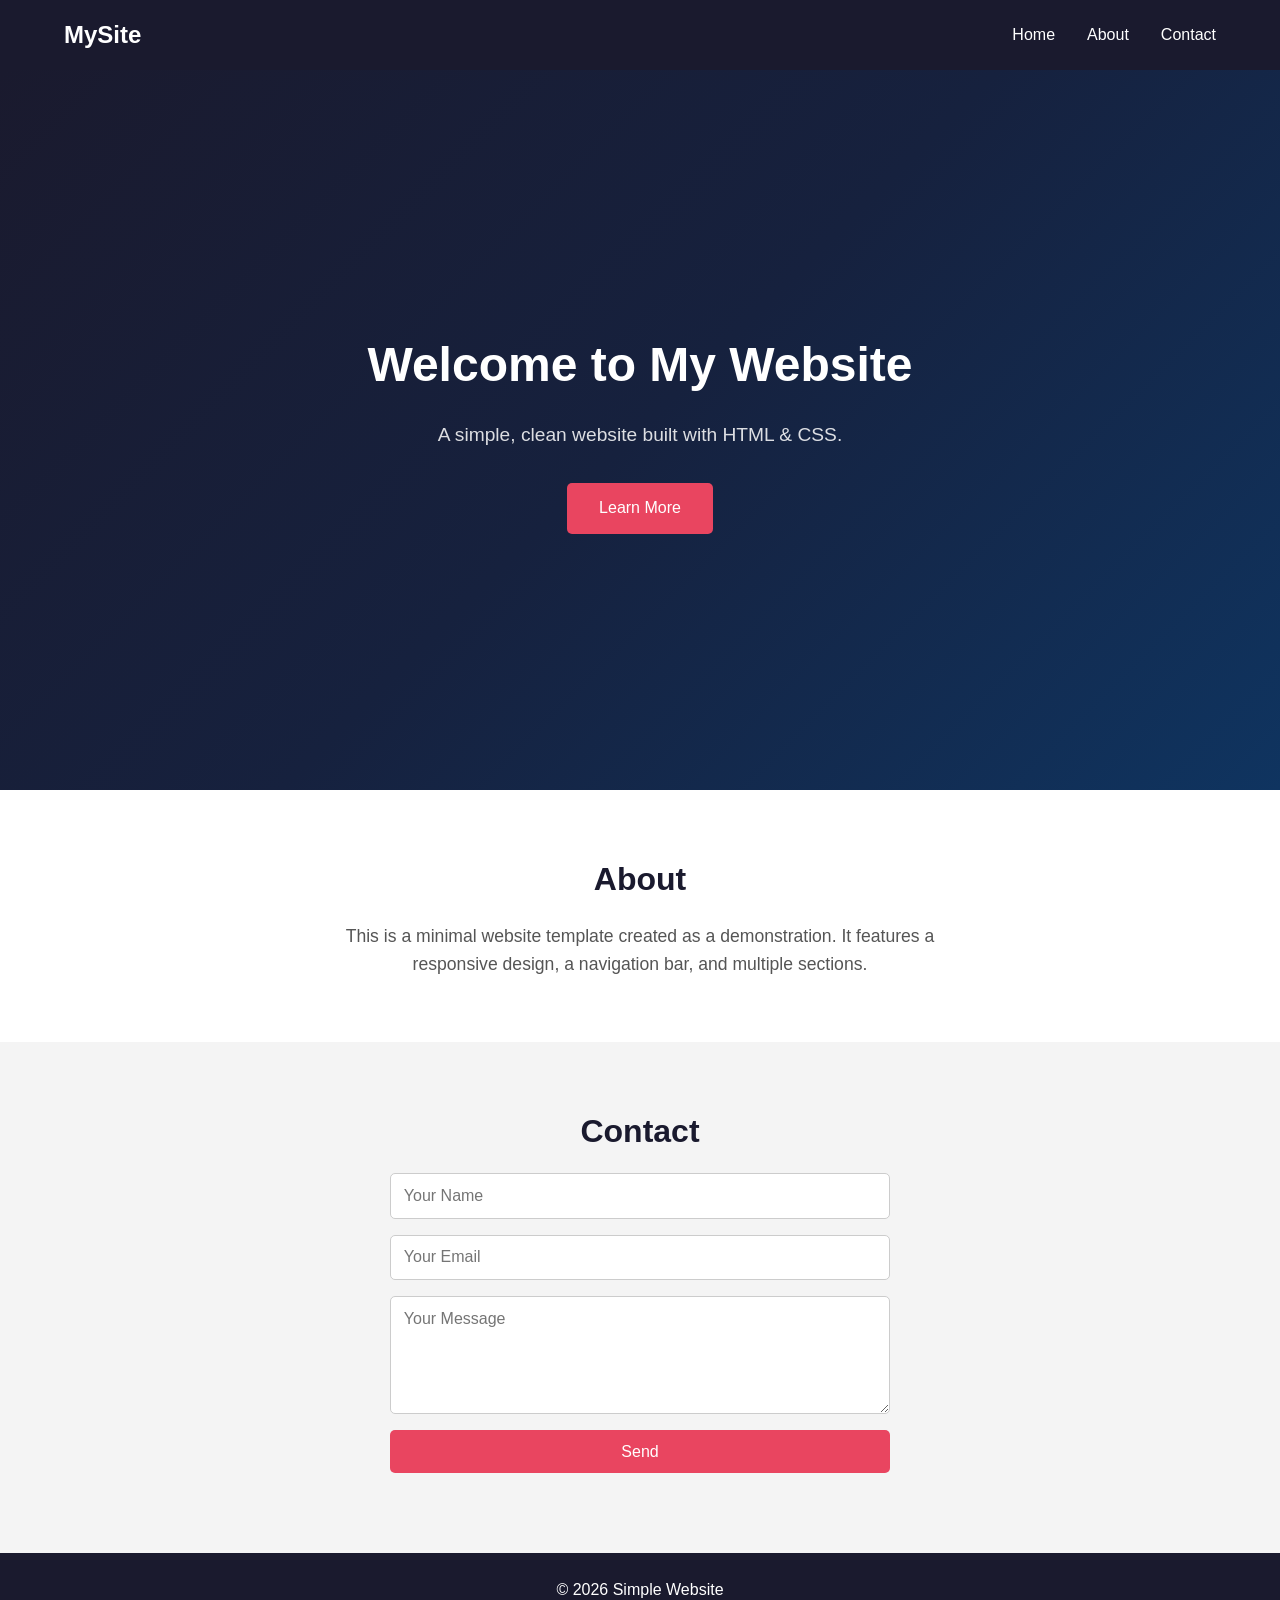
==== index.html @ 331f974c "Initial commit: simple website with HTML, CSS, and README" ====
<!DOCTYPE html>
<html lang="en">
<head>
    <meta charset="UTF-8">
    <meta name="viewport" content="width=device-width, initial-scale=1.0">
    <title>Simple Website</title>
    <link rel="stylesheet" href="style.css">
</head>
<body>
    <nav>
        <div class="logo">MySite</div>
        <ul>
            <li><a href="#home">Home</a></li>
            <li><a href="#about">About</a></li>
            <li><a href="#contact">Contact</a></li>
        </ul>
    </nav>
    <section id="home" class="hero">
        <h1>Welcome to My Website</h1>
        <p>A simple, clean website built with HTML & CSS.</p>
        <a href="#about" class="btn">Learn More</a>
    </section>
    <section id="about" class="about">
        <h2>About</h2>
        <p>This is a minimal website template created as a demonstration. It features a responsive design, a navigation bar, and multiple sections.</p>
    </section>
    <section id="contact" class="contact">
        <h2>Contact</h2>
        <form>
            <input type="text" placeholder="Your Name" required>
            <input type="email" placeholder="Your Email" required>
            <textarea placeholder="Your Message" rows="5" required></textarea>
            <button type="submit">Send</button>
        </form>
    </section>
    <footer>
        <p>&copy; 2026 Simple Website</p>
    </footer>
</body>
</html>
---- style.css ----
* {
    margin: 0;
    padding: 0;
    box-sizing: border-box;
}

body {
    font-family: 'Segoe UI', Tahoma, Geneva, Verdana, sans-serif;
    line-height: 1.6;
    color: #333;
}

nav {
    display: flex;
    justify-content: space-between;
    align-items: center;
    padding: 1rem 5%;
    background: #1a1a2e;
    color: #fff;
    position: sticky;
    top: 0;
    z-index: 100;
}

nav .logo {
    font-size: 1.5rem;
    font-weight: bold;
}

nav ul {
    list-style: none;
    display: flex;
    gap: 2rem;
}

nav a {
    color: #fff;
    text-decoration: none;
    transition: color 0.3s;
}

nav a:hover {
    color: #e94560;
}

.hero {
    display: flex;
    flex-direction: column;
    justify-content: center;
    align-items: center;
    text-align: center;
    min-height: 80vh;
    background: linear-gradient(135deg, #1a1a2e, #16213e, #0f3460);
    color: #fff;
    padding: 2rem;
}

.hero h1 {
    font-size: 3rem;
    margin-bottom: 1rem;
}

.hero p {
    font-size: 1.2rem;
    margin-bottom: 2rem;
    opacity: 0.85;
}

.btn {
    display: inline-block;
    padding: 0.8rem 2rem;
    background: #e94560;
    color: #fff;
    border: none;
    border-radius: 5px;
    text-decoration: none;
    font-size: 1rem;
    transition: background 0.3s;
}

.btn:hover {
    background: #c73650;
}

.about {
    padding: 4rem 5%;
    text-align: center;
    max-width: 800px;
    margin: 0 auto;
}

.about h2, .contact h2 {
    font-size: 2rem;
    margin-bottom: 1rem;
    color: #1a1a2e;
}

.about p {
    font-size: 1.1rem;
    color: #555;
}

.contact {
    padding: 4rem 5%;
    text-align: center;
    background: #f4f4f4;
}

.contact form {
    max-width: 500px;
    margin: 1rem auto;
    display: flex;
    flex-direction: column;
    gap: 1rem;
}

.contact input, .contact textarea {
    padding: 0.8rem;
    border: 1px solid #ccc;
    border-radius: 5px;
    font-size: 1rem;
    font-family: inherit;
}

.contact button {
    padding: 0.8rem;
    background: #e94560;
    color: #fff;
    border: none;
    border-radius: 5px;
    font-size: 1rem;
    cursor: pointer;
    transition: background 0.3s;
}

.contact button:hover {
    background: #c73650;
}

footer {
    text-align: center;
    padding: 1.5rem;
    background: #1a1a2e;
    color: #fff;
}

@media (max-width: 600px) {
    .hero h1 {
        font-size: 2rem;
    }

    nav ul {
        gap: 1rem;
    }
}
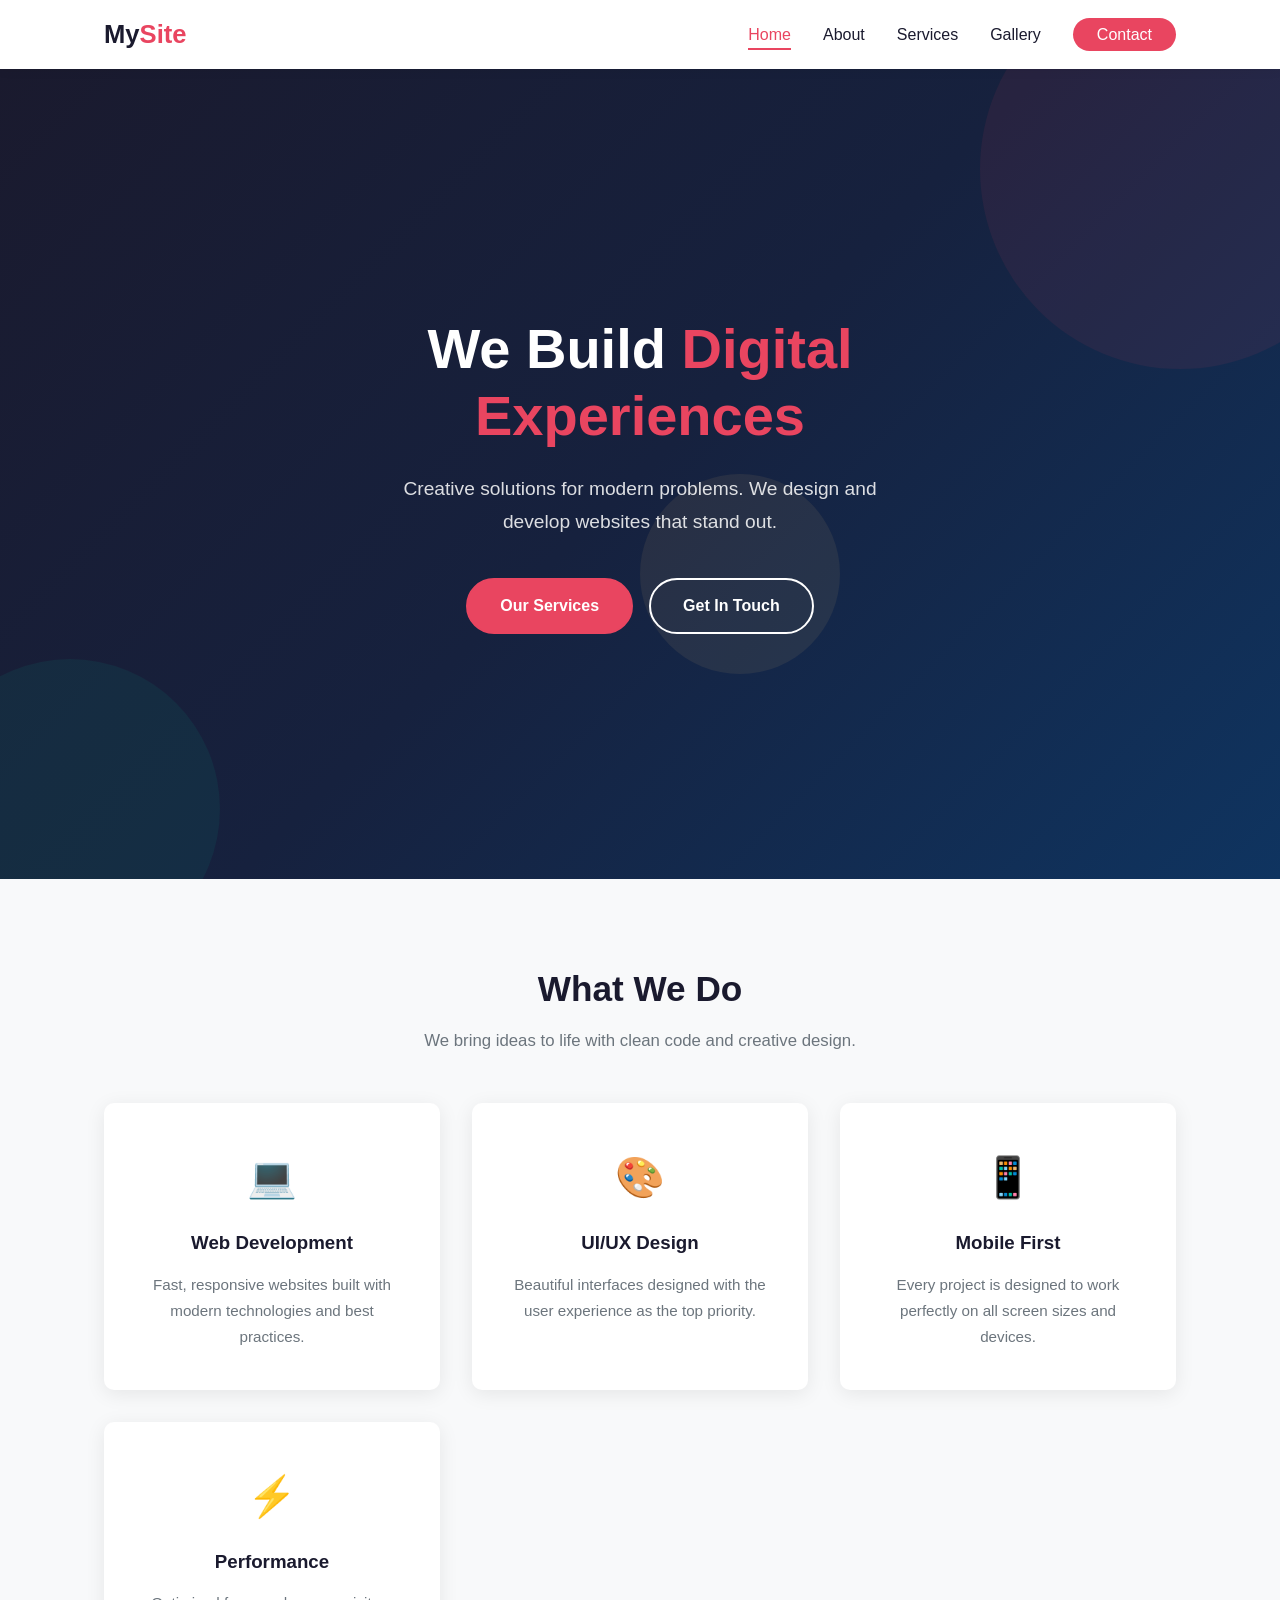
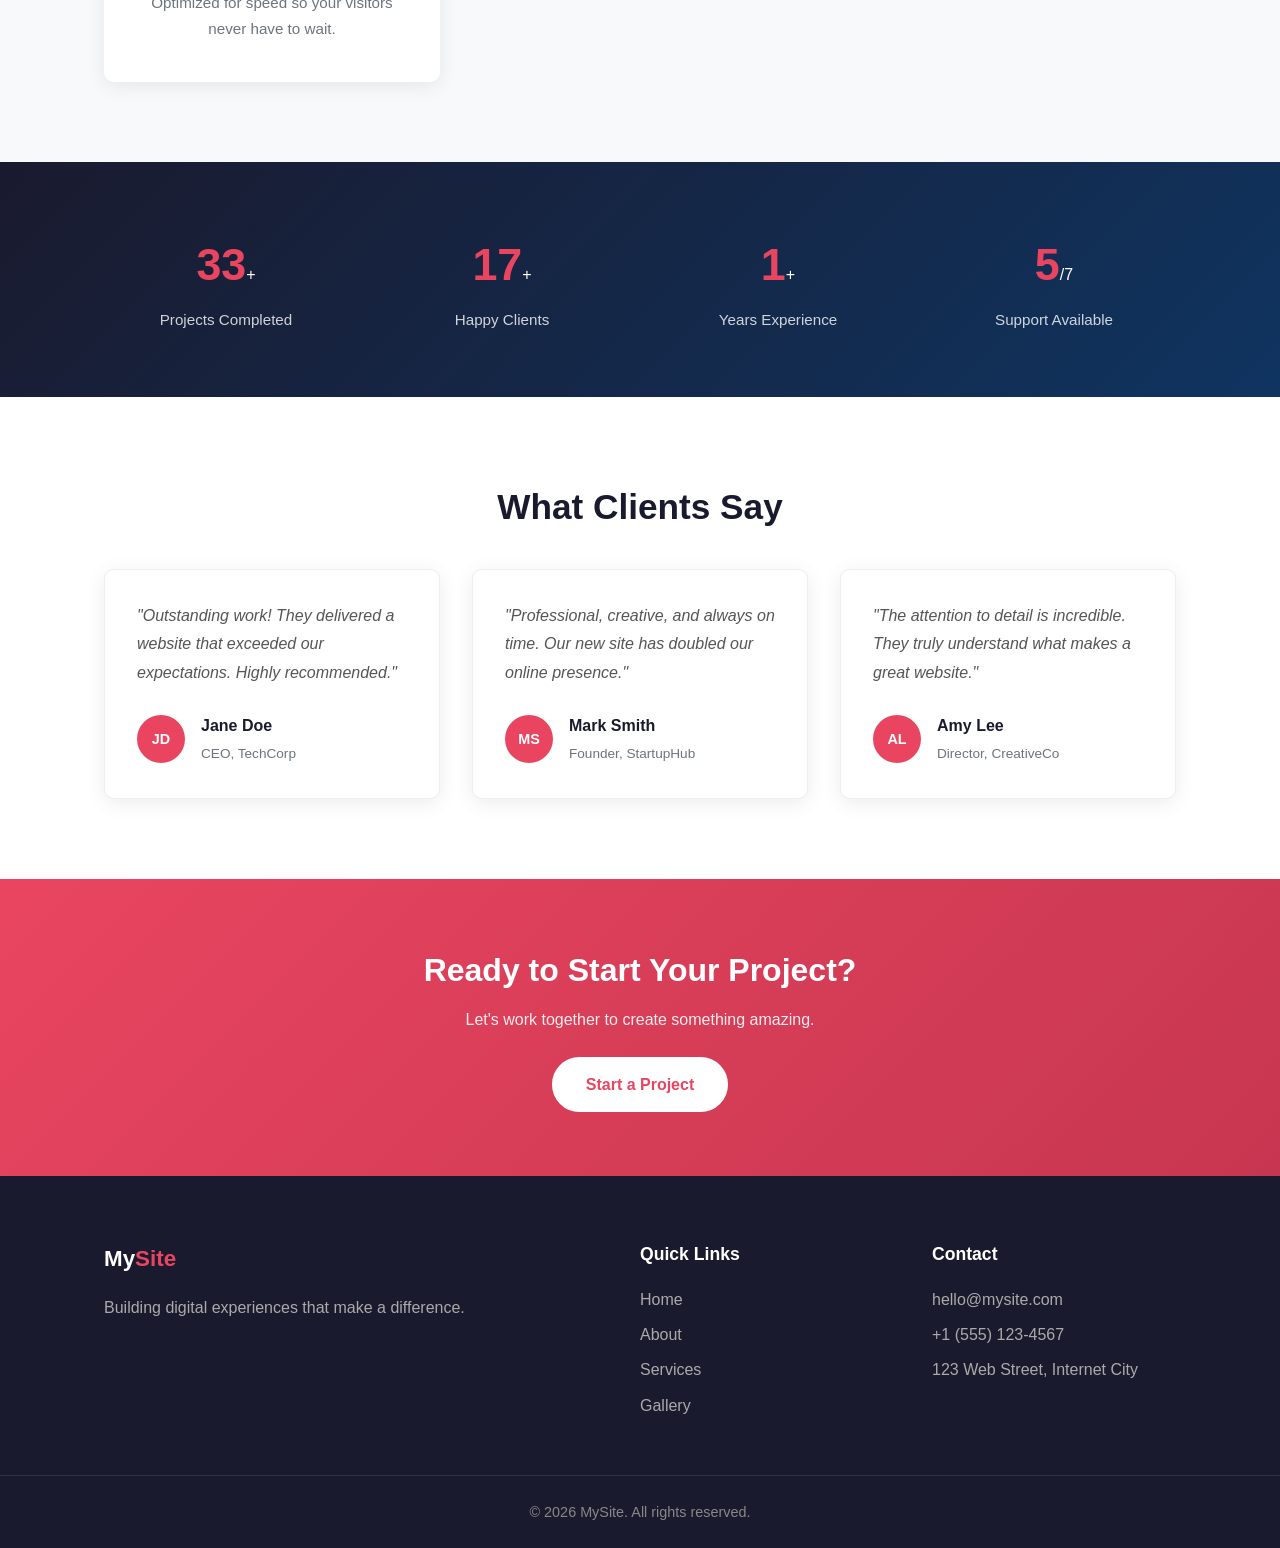
==== commit 6bed6b5e: "Redesign: multi-page website with 5 pages, enhanced CSS, and JavaScript interactions" ====
--- a/index.html
+++ b/index.html
@@ -3,38 +3,108 @@
 <head>
     <meta charset="UTF-8">
     <meta name="viewport" content="width=device-width, initial-scale=1.0">
-    <title>Simple Website</title>
+    <title>MySite | Home</title>
     <link rel="stylesheet" href="style.css">
 </head>
 <body>
-    <nav>
-        <div class="logo">MySite</div>
-        <ul>
-            <li><a href="#home">Home</a></li>
-            <li><a href="#about">About</a></li>
-            <li><a href="#contact">Contact</a></li>
-        </ul>
+    <nav class="navbar">
+        <div class="container nav-container">
+            <a href="index.html" class="logo">My<span>Site</span></a>
+            <button class="nav-toggle" aria-label="Toggle menu">&#9776;</button>
+            <ul class="nav-links">
+                <li><a href="index.html" class="active">Home</a></li>
+                <li><a href="about.html">About</a></li>
+                <li><a href="services.html">Services</a></li>
+                <li><a href="gallery.html">Gallery</a></li>
+                <li><a href="contact.html" class="btn-nav">Contact</a></li>
+            </ul>
+        </div>
     </nav>
-    <section id="home" class="hero">
-        <h1>Welcome to My Website</h1>
-        <p>A simple, clean website built with HTML & CSS.</p>
-        <a href="#about" class="btn">Learn More</a>
+    <section class="hero">
+        <div class="hero-content">
+            <h1 class="hero-title">We Build <span class="highlight">Digital Experiences</span></h1>
+            <p class="hero-subtitle">Creative solutions for modern problems. We design and develop websites that stand out.</p>
+            <div class="hero-buttons">
+                <a href="services.html" class="btn btn-primary">Our Services</a>
+                <a href="contact.html" class="btn btn-outline">Get In Touch</a>
+            </div>
+        </div>
+        <div class="hero-shapes">
+            <div class="shape shape-1"></div>
+            <div class="shape shape-2"></div>
+            <div class="shape shape-3"></div>
+        </div>
     </section>
-    <section id="about" class="about">
-        <h2>About</h2>
-        <p>This is a minimal website template created as a demonstration. It features a responsive design, a navigation bar, and multiple sections.</p>
+    <section class="features">
+        <div class="container">
+            <h2 class="section-title">What We Do</h2>
+            <p class="section-subtitle">We bring ideas to life with clean code and creative design.</p>
+            <div class="features-grid">
+                <div class="feature-card">
+                    <div class="feature-icon">&#128187;</div>
+                    <h3>Web Development</h3>
+                    <p>Fast, responsive websites built with modern technologies and best practices.</p>
+                </div>
+                <div class="feature-card">
+                    <div class="feature-icon">&#127912;</div>
+                    <h3>UI/UX Design</h3>
+                    <p>Beautiful interfaces designed with the user experience as the top priority.</p>
+                </div>
+                <div class="feature-card">
+                    <div class="feature-icon">&#128241;</div>
+                    <h3>Mobile First</h3>
+                    <p>Every project is designed to work perfectly on all screen sizes and devices.</p>
+                </div>
+                <div class="feature-card">
+                    <div class="feature-icon">&#9889;</div>
+                    <h3>Performance</h3>
+                    <p>Optimized for speed so your visitors never have to wait.</p>
+                </div>
+            </div>
+        </div>
     </section>
-    <section id="contact" class="contact">
-        <h2>Contact</h2>
-        <form>
-            <input type="text" placeholder="Your Name" required>
-            <input type="email" placeholder="Your Email" required>
-            <textarea placeholder="Your Message" rows="5" required></textarea>
-            <button type="submit">Send</button>
-        </form>
+    <section class="stats">
+        <div class="container stats-grid">
+            <div class="stat"><span class="stat-number" data-target="150">0</span>+<span class="stat-label">Projects Completed</span></div>
+            <div class="stat"><span class="stat-number" data-target="80">0</span>+<span class="stat-label">Happy Clients</span></div>
+            <div class="stat"><span class="stat-number" data-target="5">0</span>+<span class="stat-label">Years Experience</span></div>
+            <div class="stat"><span class="stat-number" data-target="24">0</span>/7<span class="stat-label">Support Available</span></div>
+        </div>
     </section>
-    <footer>
-        <p>&copy; 2026 Simple Website</p>
+    <section class="testimonials">
+        <div class="container">
+            <h2 class="section-title">What Clients Say</h2>
+            <div class="testimonials-grid">
+                <div class="testimonial-card">
+                    <p class="testimonial-text">"Outstanding work! They delivered a website that exceeded our expectations. Highly recommended."</p>
+                    <div class="testimonial-author"><div class="author-avatar">JD</div><div><strong>Jane Doe</strong><span>CEO, TechCorp</span></div></div>
+                </div>
+                <div class="testimonial-card">
+                    <p class="testimonial-text">"Professional, creative, and always on time. Our new site has doubled our online presence."</p>
+                    <div class="testimonial-author"><div class="author-avatar">MS</div><div><strong>Mark Smith</strong><span>Founder, StartupHub</span></div></div>
+                </div>
+                <div class="testimonial-card">
+                    <p class="testimonial-text">"The attention to detail is incredible. They truly understand what makes a great website."</p>
+                    <div class="testimonial-author"><div class="author-avatar">AL</div><div><strong>Amy Lee</strong><span>Director, CreativeCo</span></div></div>
+                </div>
+            </div>
+        </div>
+    </section>
+    <section class="cta">
+        <div class="container">
+            <h2>Ready to Start Your Project?</h2>
+            <p>Let's work together to create something amazing.</p>
+            <a href="contact.html" class="btn btn-primary">Start a Project</a>
+        </div>
+    </section>
+    <footer class="footer">
+        <div class="container footer-grid">
+            <div class="footer-col"><h3>My<span>Site</span></h3><p>Building digital experiences that make a difference.</p></div>
+            <div class="footer-col"><h4>Quick Links</h4><ul><li><a href="index.html">Home</a></li><li><a href="about.html">About</a></li><li><a href="services.html">Services</a></li><li><a href="gallery.html">Gallery</a></li></ul></div>
+            <div class="footer-col"><h4>Contact</h4><ul><li>hello@mysite.com</li><li>+1 (555) 123-4567</li><li>123 Web Street, Internet City</li></ul></div>
+        </div>
+        <div class="footer-bottom"><p>&copy; 2026 MySite. All rights reserved.</p></div>
     </footer>
+    <script src="main.js"></script>
 </body>
-</html>
+</html>
--- a/style.css
+++ b/style.css
@@ -1,155 +1,225 @@
-* {
+*,
+*::before,
+*::after {
     margin: 0;
     padding: 0;
     box-sizing: border-box;
 }
 
+:root {
+    --primary: #e94560;
+    --primary-dark: #c73650;
+    --dark: #1a1a2e;
+    --dark-2: #16213e;
+    --dark-3: #0f3460;
+    --light: #f8f9fa;
+    --gray: #6c757d;
+    --white: #fff;
+    --radius: 10px;
+    --shadow: 0 4px 20px rgba(0, 0, 0, 0.08);
+    --shadow-hover: 0 8px 30px rgba(0, 0, 0, 0.12);
+    --transition: 0.3s ease;
+}
+
+html { scroll-behavior: smooth; }
+
 body {
     font-family: 'Segoe UI', Tahoma, Geneva, Verdana, sans-serif;
-    line-height: 1.6;
+    line-height: 1.7;
     color: #333;
-}
-
-nav {
-    display: flex;
-    justify-content: space-between;
-    align-items: center;
-    padding: 1rem 5%;
-    background: #1a1a2e;
-    color: #fff;
-    position: sticky;
-    top: 0;
-    z-index: 100;
-}
-
-nav .logo {
-    font-size: 1.5rem;
-    font-weight: bold;
-}
-
-nav ul {
-    list-style: none;
-    display: flex;
-    gap: 2rem;
-}
-
-nav a {
-    color: #fff;
-    text-decoration: none;
-    transition: color 0.3s;
-}
-
-nav a:hover {
-    color: #e94560;
-}
+    background: var(--white);
+}
+
+.container { max-width: 1200px; margin: 0 auto; padding: 0 5%; }
+a { text-decoration: none; color: inherit; }
+img { max-width: 100%; }
+
+.navbar {
+    position: sticky; top: 0; z-index: 1000;
+    background: var(--white);
+    box-shadow: 0 2px 10px rgba(0,0,0,0.06);
+    padding: 0.8rem 0;
+}
+.nav-container { display: flex; justify-content: space-between; align-items: center; }
+.logo { font-size: 1.6rem; font-weight: 800; color: var(--dark); }
+.logo span { color: var(--primary); }
+.nav-toggle { display: none; background: none; border: none; font-size: 1.5rem; cursor: pointer; color: var(--dark); }
+.nav-links { display: flex; list-style: none; gap: 2rem; align-items: center; }
+.nav-links a { color: var(--dark); font-weight: 500; transition: color var(--transition); padding: 0.3rem 0; border-bottom: 2px solid transparent; }
+.nav-links a:hover, .nav-links a.active { color: var(--primary); border-bottom-color: var(--primary); }
+.btn-nav { background: var(--primary) !important; color: var(--white) !important; padding: 0.5rem 1.5rem !important; border-radius: 50px !important; border-bottom: none !important; }
+.btn-nav:hover { background: var(--primary-dark) !important; }
+
+.btn { display: inline-block; padding: 0.75rem 2rem; border-radius: 50px; font-size: 1rem; font-weight: 600; cursor: pointer; transition: all var(--transition); border: 2px solid transparent; text-align: center; }
+.btn-primary { background: var(--primary); color: var(--white); border-color: var(--primary); }
+.btn-primary:hover { background: var(--primary-dark); border-color: var(--primary-dark); transform: translateY(-2px); }
+.btn-outline { background: transparent; color: var(--white); border-color: var(--white); }
+.btn-outline:hover { background: var(--white); color: var(--dark); transform: translateY(-2px); }
+.btn-block { display: block; width: 100%; }
 
 .hero {
-    display: flex;
-    flex-direction: column;
-    justify-content: center;
-    align-items: center;
-    text-align: center;
-    min-height: 80vh;
-    background: linear-gradient(135deg, #1a1a2e, #16213e, #0f3460);
-    color: #fff;
-    padding: 2rem;
-}
-
-.hero h1 {
-    font-size: 3rem;
-    margin-bottom: 1rem;
-}
-
-.hero p {
-    font-size: 1.2rem;
-    margin-bottom: 2rem;
-    opacity: 0.85;
-}
-
-.btn {
-    display: inline-block;
-    padding: 0.8rem 2rem;
-    background: #e94560;
-    color: #fff;
-    border: none;
-    border-radius: 5px;
-    text-decoration: none;
-    font-size: 1rem;
-    transition: background 0.3s;
-}
-
-.btn:hover {
-    background: #c73650;
-}
-
-.about {
-    padding: 4rem 5%;
-    text-align: center;
-    max-width: 800px;
-    margin: 0 auto;
-}
-
-.about h2, .contact h2 {
-    font-size: 2rem;
-    margin-bottom: 1rem;
-    color: #1a1a2e;
-}
-
-.about p {
-    font-size: 1.1rem;
-    color: #555;
-}
-
-.contact {
-    padding: 4rem 5%;
-    text-align: center;
-    background: #f4f4f4;
-}
-
-.contact form {
-    max-width: 500px;
-    margin: 1rem auto;
-    display: flex;
-    flex-direction: column;
-    gap: 1rem;
-}
-
-.contact input, .contact textarea {
-    padding: 0.8rem;
-    border: 1px solid #ccc;
-    border-radius: 5px;
-    font-size: 1rem;
-    font-family: inherit;
-}
-
-.contact button {
-    padding: 0.8rem;
-    background: #e94560;
-    color: #fff;
-    border: none;
-    border-radius: 5px;
-    font-size: 1rem;
-    cursor: pointer;
-    transition: background 0.3s;
-}
-
-.contact button:hover {
-    background: #c73650;
-}
-
-footer {
-    text-align: center;
-    padding: 1.5rem;
-    background: #1a1a2e;
-    color: #fff;
-}
-
-@media (max-width: 600px) {
-    .hero h1 {
-        font-size: 2rem;
-    }
-
-    nav ul {
-        gap: 1rem;
-    }
-}
+    min-height: 90vh; display: flex; align-items: center; justify-content: center; text-align: center;
+    background: linear-gradient(135deg, var(--dark), var(--dark-2), var(--dark-3));
+    color: var(--white); padding: 2rem; position: relative; overflow: hidden;
+}
+.hero-content { position: relative; z-index: 2; max-width: 700px; }
+.hero-title { font-size: 3.5rem; font-weight: 800; margin-bottom: 1.5rem; line-height: 1.2; }
+.highlight { color: var(--primary); }
+.hero-subtitle { font-size: 1.2rem; opacity: 0.85; margin-bottom: 2.5rem; max-width: 500px; margin-left: auto; margin-right: auto; }
+.hero-buttons { display: flex; gap: 1rem; justify-content: center; flex-wrap: wrap; }
+.hero-shapes { position: absolute; inset: 0; pointer-events: none; }
+.shape { position: absolute; border-radius: 50%; opacity: 0.08; }
+.shape-1 { width: 400px; height: 400px; background: var(--primary); top: -100px; right: -100px; animation: float 8s ease-in-out infinite; }
+.shape-2 { width: 300px; height: 300px; background: #00b894; bottom: -80px; left: -80px; animation: float 6s ease-in-out infinite reverse; }
+.shape-3 { width: 200px; height: 200px; background: #fdcb6e; top: 50%; left: 50%; animation: float 10s ease-in-out infinite; }
+@keyframes float { 0%, 100% { transform: translateY(0px) rotate(0deg); } 50% { transform: translateY(-30px) rotate(5deg); } }
+
+.page-header { background: linear-gradient(135deg, var(--dark), var(--dark-2)); color: var(--white); text-align: center; padding: 5rem 2rem 3rem; }
+.page-header h1 { font-size: 2.8rem; margin-bottom: 0.5rem; }
+.page-header p { opacity: 0.8; font-size: 1.1rem; }
+
+.section-title { font-size: 2.2rem; text-align: center; margin-bottom: 0.5rem; color: var(--dark); }
+.section-subtitle { text-align: center; color: var(--gray); margin-bottom: 3rem; font-size: 1.05rem; }
+
+.features { padding: 5rem 0; background: var(--light); }
+.features-grid { display: grid; grid-template-columns: repeat(auto-fit, minmax(250px, 1fr)); gap: 2rem; margin-top: 2rem; }
+.feature-card { background: var(--white); padding: 2.5rem 2rem; border-radius: var(--radius); box-shadow: var(--shadow); text-align: center; transition: transform var(--transition), box-shadow var(--transition); }
+.feature-card:hover { transform: translateY(-5px); box-shadow: var(--shadow-hover); }
+.feature-icon { font-size: 2.5rem; margin-bottom: 1rem; }
+.feature-card h3 { margin-bottom: 0.8rem; color: var(--dark); }
+.feature-card p { color: var(--gray); font-size: 0.95rem; }
+
+.stats { background: linear-gradient(135deg, var(--dark), var(--dark-3)); color: var(--white); padding: 4rem 0; }
+.stats-grid { display: grid; grid-template-columns: repeat(auto-fit, minmax(200px, 1fr)); text-align: center; gap: 2rem; }
+.stat-number { font-size: 2.8rem; font-weight: 800; color: var(--primary); }
+.stat-label { display: block; margin-top: 0.3rem; opacity: 0.8; font-size: 0.95rem; }
+
+.testimonials { padding: 5rem 0; }
+.testimonials-grid { display: grid; grid-template-columns: repeat(auto-fit, minmax(300px, 1fr)); gap: 2rem; margin-top: 2rem; }
+.testimonial-card { background: var(--white); border: 1px solid #eee; border-radius: var(--radius); padding: 2rem; box-shadow: var(--shadow); transition: transform var(--transition); }
+.testimonial-card:hover { transform: translateY(-3px); }
+.testimonial-text { font-style: italic; color: #555; margin-bottom: 1.5rem; line-height: 1.8; }
+.testimonial-author { display: flex; align-items: center; gap: 1rem; }
+.author-avatar { width: 48px; height: 48px; border-radius: 50%; background: var(--primary); color: var(--white); display: flex; align-items: center; justify-content: center; font-weight: 700; font-size: 0.9rem; }
+.testimonial-author strong { display: block; color: var(--dark); }
+.testimonial-author span { font-size: 0.85rem; color: var(--gray); }
+
+.cta { background: linear-gradient(135deg, var(--primary), var(--primary-dark)); color: var(--white); text-align: center; padding: 4rem 2rem; }
+.cta h2 { font-size: 2rem; margin-bottom: 0.5rem; }
+.cta p { margin-bottom: 1.5rem; opacity: 0.9; }
+.cta .btn { background: var(--white); color: var(--primary); border-color: var(--white); }
+.cta .btn:hover { background: transparent; color: var(--white); }
+
+.about-story { padding: 5rem 0; }
+.about-grid { display: grid; grid-template-columns: 1fr 1fr; gap: 4rem; align-items: center; }
+.about-text h2 { font-size: 2rem; margin-bottom: 1.5rem; color: var(--dark); }
+.about-text p { color: #555; margin-bottom: 1rem; }
+.about-image-placeholder { background: linear-gradient(135deg, var(--dark-2), var(--dark-3)); border-radius: var(--radius); height: 350px; display: flex; flex-direction: column; align-items: center; justify-content: center; color: var(--white); font-size: 3rem; }
+.about-image-placeholder p { margin-top: 0.5rem; font-size: 1rem; opacity: 0.8; }
+
+.values { background: var(--light); padding: 5rem 0; }
+.values-grid { display: grid; grid-template-columns: repeat(auto-fit, minmax(240px, 1fr)); gap: 2rem; margin-top: 2rem; }
+.value-card { background: var(--white); padding: 2rem; border-radius: var(--radius); text-align: center; box-shadow: var(--shadow); transition: transform var(--transition); }
+.value-card:hover { transform: translateY(-3px); }
+.value-icon { font-size: 2rem; display: block; margin-bottom: 0.8rem; }
+.value-card h3 { margin-bottom: 0.5rem; color: var(--dark); }
+.value-card p { color: var(--gray); font-size: 0.95rem; }
+
+.team { padding: 5rem 0; }
+.team-grid { display: grid; grid-template-columns: repeat(auto-fit, minmax(240px, 1fr)); gap: 2rem; margin-top: 2rem; }
+.team-card { text-align: center; padding: 2rem; border-radius: var(--radius); border: 1px solid #eee; transition: transform var(--transition), box-shadow var(--transition); }
+.team-card:hover { transform: translateY(-5px); box-shadow: var(--shadow-hover); }
+.team-avatar { width: 80px; height: 80px; border-radius: 50%; background: linear-gradient(135deg, var(--primary), var(--primary-dark)); color: var(--white); display: flex; align-items: center; justify-content: center; font-size: 1.5rem; font-weight: 700; margin: 0 auto 1rem; }
+.team-card h3 { color: var(--dark); margin-bottom: 0.2rem; }
+.team-role { color: var(--primary); font-size: 0.9rem; font-weight: 600; display: block; margin-bottom: 0.8rem; }
+.team-card p { color: var(--gray); font-size: 0.9rem; }
+
+.services-list { padding: 5rem 0; }
+.service-row { display: grid; grid-template-columns: 1fr 1fr; gap: 3rem; align-items: center; padding: 3rem 0; border-bottom: 1px solid #eee; }
+.service-row:last-child { border-bottom: none; }
+.service-row.reverse { direction: rtl; }
+.service-row.reverse > * { direction: ltr; }
+.service-number { display: inline-block; font-size: 0.85rem; font-weight: 700; color: var(--primary); background: rgba(233,69,96,0.1); padding: 0.3rem 0.8rem; border-radius: 50px; margin-bottom: 1rem; }
+.service-info h3 { font-size: 1.5rem; color: var(--dark); margin-bottom: 0.8rem; }
+.service-info p { color: #555; margin-bottom: 1rem; }
+.service-tags { list-style: none; display: flex; flex-wrap: wrap; gap: 0.5rem; }
+.service-tags li { background: var(--light); padding: 0.3rem 0.8rem; border-radius: 50px; font-size: 0.85rem; color: var(--gray); font-weight: 500; }
+.service-icon-box { width: 100%; height: 250px; background: linear-gradient(135deg, var(--dark), var(--dark-2)); border-radius: var(--radius); display: flex; align-items: center; justify-content: center; font-size: 4rem; }
+
+.pricing { background: var(--light); padding: 5rem 0; }
+.pricing-grid { display: grid; grid-template-columns: repeat(auto-fit, minmax(280px, 1fr)); gap: 2rem; margin-top: 2rem; }
+.pricing-card { background: var(--white); border-radius: var(--radius); padding: 2.5rem; text-align: center; box-shadow: var(--shadow); position: relative; transition: transform var(--transition); }
+.pricing-card:hover { transform: translateY(-5px); }
+.pricing-card.featured { border: 2px solid var(--primary); transform: scale(1.05); }
+.pricing-card.featured:hover { transform: scale(1.05) translateY(-5px); }
+.badge { position: absolute; top: -12px; left: 50%; transform: translateX(-50%); background: var(--primary); color: var(--white); padding: 0.3rem 1.2rem; border-radius: 50px; font-size: 0.8rem; font-weight: 600; }
+.pricing-card h3 { font-size: 1.3rem; color: var(--dark); margin-bottom: 1rem; }
+.price { font-size: 2.5rem; font-weight: 800; color: var(--primary); margin-bottom: 1.5rem; }
+.pricing-card ul { list-style: none; margin-bottom: 2rem; }
+.pricing-card li { padding: 0.5rem 0; border-bottom: 1px solid #f0f0f0; color: #555; }
+.pricing-card .btn { width: 100%; }
+
+.gallery { padding: 4rem 0 5rem; }
+.filter-buttons { display: flex; justify-content: center; gap: 0.5rem; margin-bottom: 2rem; flex-wrap: wrap; }
+.filter-btn { padding: 0.5rem 1.5rem; border: 2px solid #ddd; background: transparent; border-radius: 50px; cursor: pointer; font-weight: 500; transition: all var(--transition); font-size: 0.95rem; }
+.filter-btn:hover, .filter-btn.active { border-color: var(--primary); background: var(--primary); color: var(--white); }
+.gallery-grid { display: grid; grid-template-columns: repeat(auto-fill, minmax(280px, 1fr)); gap: 1.5rem; }
+.gallery-item { position: relative; border-radius: var(--radius); overflow: hidden; cursor: pointer; aspect-ratio: 1; transition: transform var(--transition); }
+.gallery-item.hidden { display: none; }
+.gallery-item:hover { transform: scale(1.02); }
+.gallery-thumb { width: 100%; height: 100%; display: flex; align-items: center; justify-content: center; font-size: 3rem; }
+.gallery-overlay { position: absolute; bottom: 0; left: 0; right: 0; background: linear-gradient(transparent, rgba(0,0,0,0.7)); color: var(--white); padding: 2rem 1.5rem 1.5rem; transform: translateY(100%); transition: transform var(--transition); }
+.gallery-item:hover .gallery-overlay { transform: translateY(0); }
+.gallery-overlay h4 { font-size: 1.1rem; margin-bottom: 0.2rem; }
+.gallery-overlay p { opacity: 0.8; font-size: 0.9rem; }
+
+.contact-section { padding: 5rem 0; }
+.contact-grid { display: grid; grid-template-columns: 1fr 1.5fr; gap: 4rem; align-items: start; }
+.contact-info h2 { font-size: 1.8rem; color: var(--dark); margin-bottom: 0.5rem; }
+.contact-info > p { color: var(--gray); margin-bottom: 2rem; }
+.info-item { display: flex; gap: 1rem; align-items: flex-start; margin-bottom: 1.5rem; }
+.info-icon { font-size: 1.5rem; margin-top: 0.2rem; }
+.info-item strong { display: block; color: var(--dark); margin-bottom: 0.2rem; }
+.info-item p { color: var(--gray); font-size: 0.95rem; }
+.contact-form { background: var(--white); padding: 2.5rem; border-radius: var(--radius); box-shadow: var(--shadow); }
+.form-group { margin-bottom: 1.2rem; }
+.form-group label { display: block; font-weight: 600; margin-bottom: 0.3rem; color: var(--dark); font-size: 0.95rem; }
+.form-group input, .form-group select, .form-group textarea { width: 100%; padding: 0.75rem 1rem; border: 1px solid #ddd; border-radius: 8px; font-size: 1rem; font-family: inherit; transition: border-color var(--transition); background: var(--light); }
+.form-group input:focus, .form-group select:focus, .form-group textarea:focus { outline: none; border-color: var(--primary); }
+.form-success { display: none; margin-top: 1rem; padding: 1rem; background: #d4edda; border-radius: 8px; color: #155724; text-align: center; }
+.form-success.show { display: block; }
+
+.faq { padding: 5rem 0; background: var(--light); }
+.faq-list { max-width: 800px; margin: 2rem auto 0; }
+.faq-item { background: var(--white); border-radius: var(--radius); margin-bottom: 1rem; box-shadow: var(--shadow); overflow: hidden; }
+.faq-question { width: 100%; display: flex; justify-content: space-between; align-items: center; padding: 1.2rem 1.5rem; background: none; border: none; cursor: pointer; font-size: 1.05rem; font-weight: 600; color: var(--dark); text-align: left; font-family: inherit; }
+.faq-icon { font-size: 1.5rem; color: var(--primary); transition: transform var(--transition); font-weight: 300; }
+.faq-item.open .faq-icon { transform: rotate(45deg); }
+.faq-answer { max-height: 0; overflow: hidden; transition: max-height 0.4s ease, padding 0.4s ease; }
+.faq-item.open .faq-answer { max-height: 200px; padding: 0 1.5rem 1.5rem; }
+.faq-answer p { color: #555; }
+
+.footer { background: var(--dark); color: var(--white); padding: 4rem 0 0; }
+.footer-grid { display: grid; grid-template-columns: 2fr 1fr 1fr; gap: 3rem; }
+.footer-col h3 { font-size: 1.4rem; margin-bottom: 1rem; }
+.footer-col h3 span { color: var(--primary); }
+.footer-col h4 { margin-bottom: 1rem; font-size: 1.1rem; }
+.footer-col p { color: #aaa; }
+.footer-col ul { list-style: none; }
+.footer-col ul li { margin-bottom: 0.5rem; color: #aaa; }
+.footer-col ul a:hover { color: var(--primary); }
+.footer-bottom { text-align: center; padding: 1.5rem 0; margin-top: 3rem; border-top: 1px solid rgba(255,255,255,0.1); color: #888; font-size: 0.9rem; }
+
+@media (max-width: 768px) {
+    .nav-toggle { display: block; }
+    .nav-links { display: none; flex-direction: column; position: absolute; top: 100%; left: 0; right: 0; background: var(--white); padding: 1.5rem 5%; box-shadow: 0 4px 10px rgba(0,0,0,0.1); gap: 1rem; }
+    .nav-links.open { display: flex; }
+    .hero-title { font-size: 2.2rem; }
+    .about-grid, .contact-grid, .service-row { grid-template-columns: 1fr; }
+    .service-row.reverse { direction: ltr; }
+    .footer-grid { grid-template-columns: 1fr; }
+    .pricing-card.featured { transform: none; }
+    .pricing-card.featured:hover { transform: translateY(-5px); }
+    .page-header h1 { font-size: 2rem; }
+    .section-title { font-size: 1.7rem; }
+}
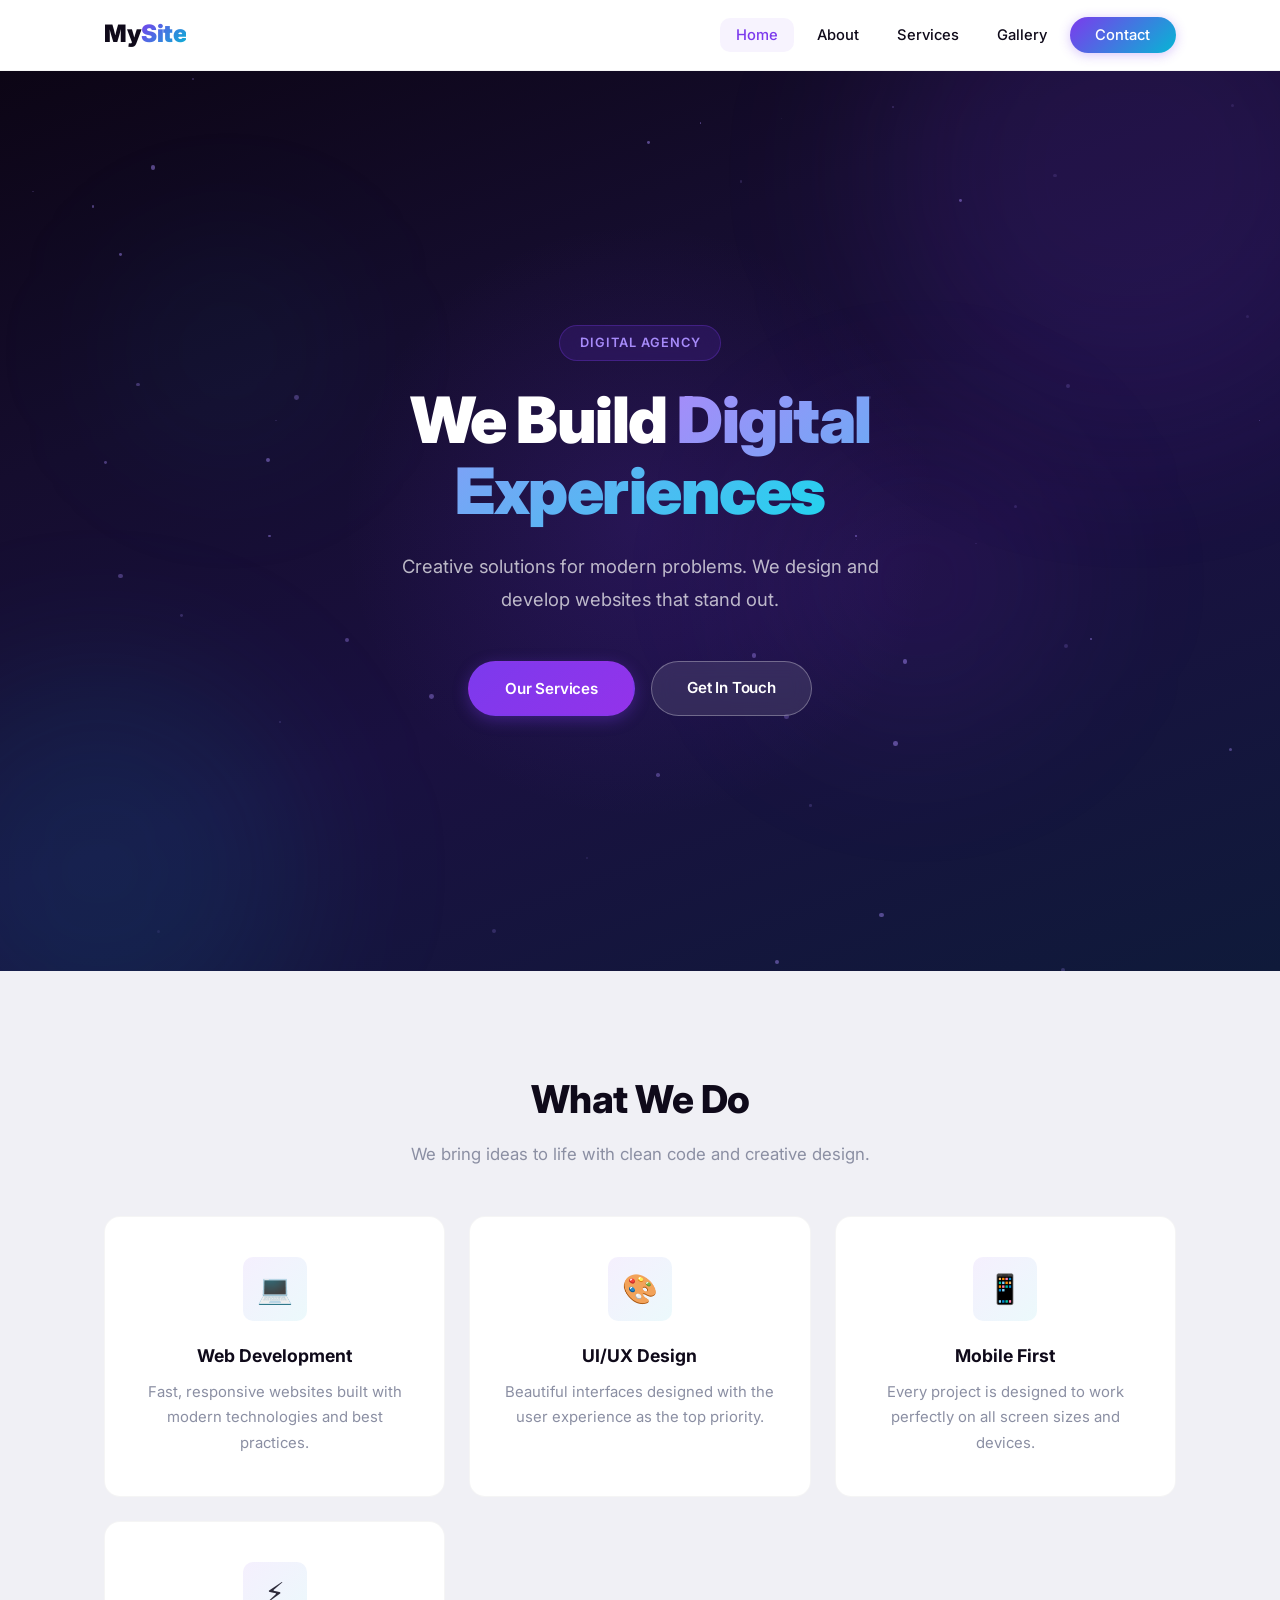
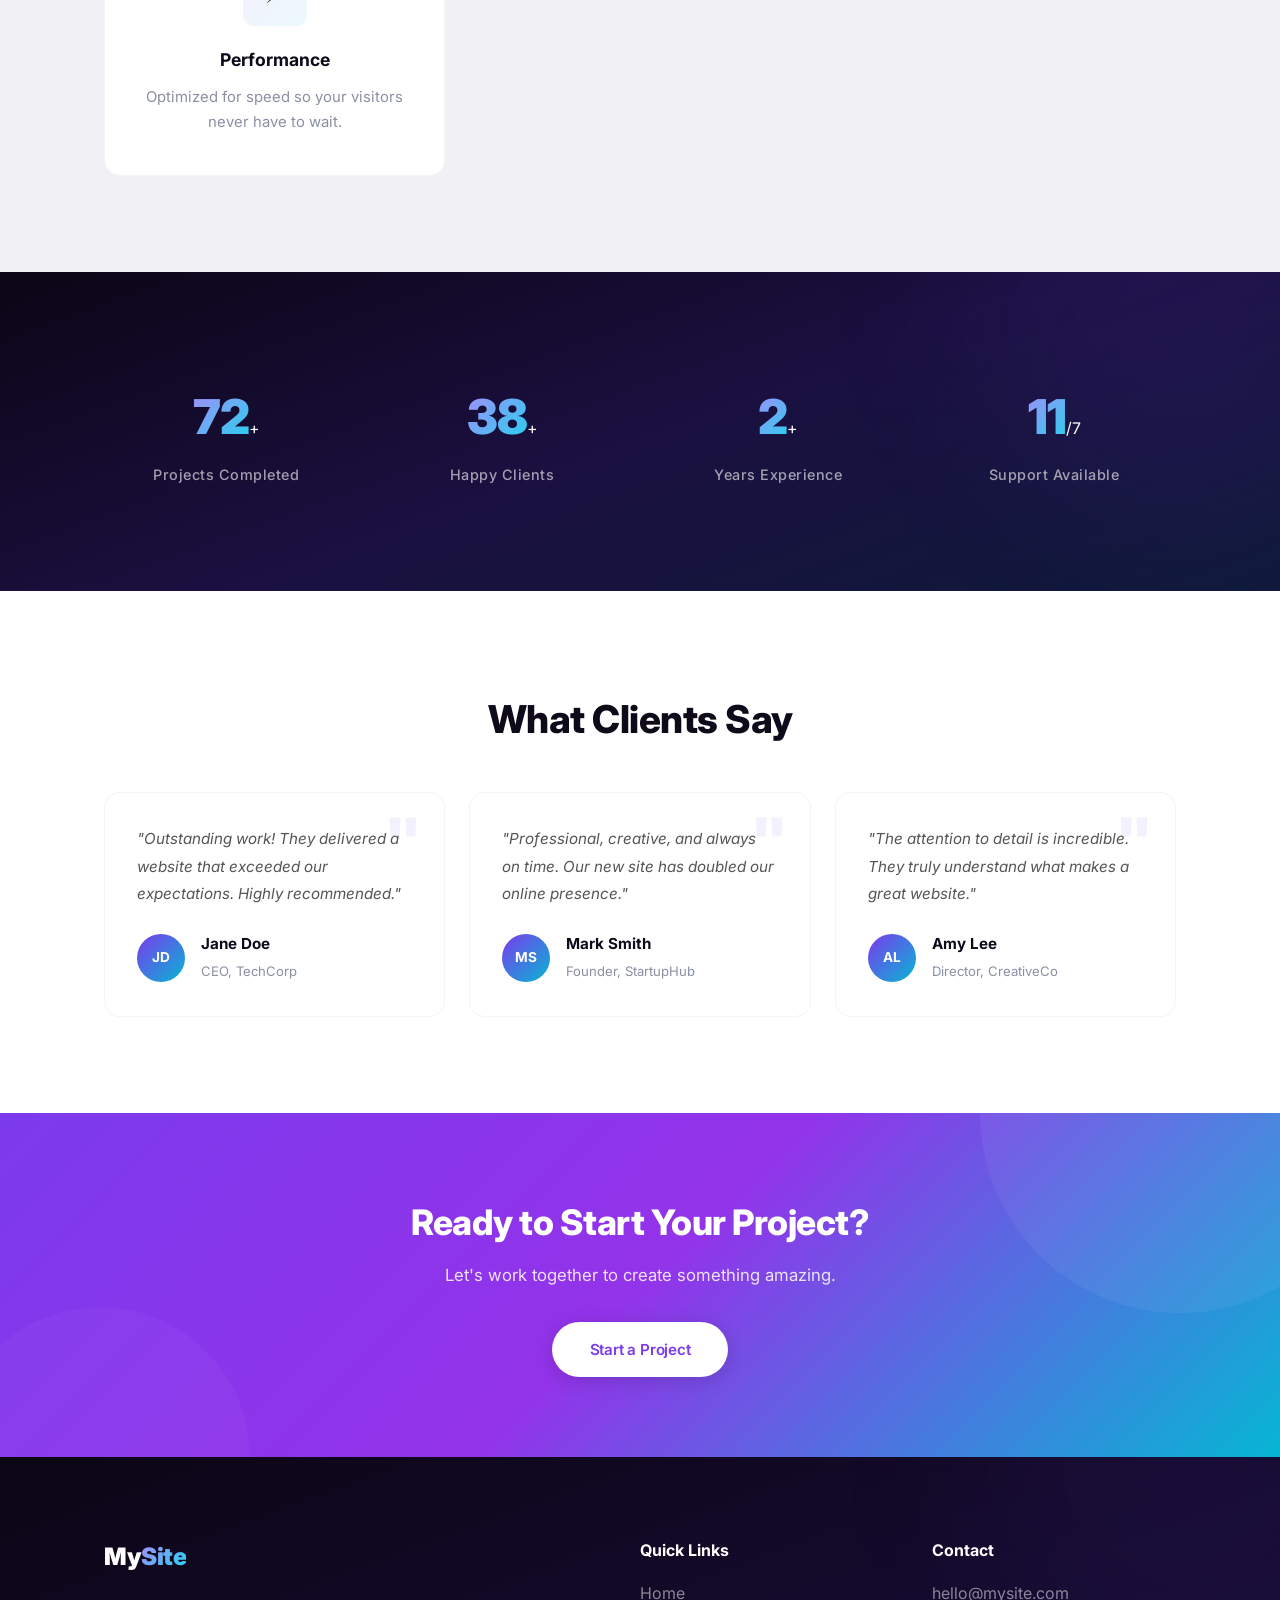
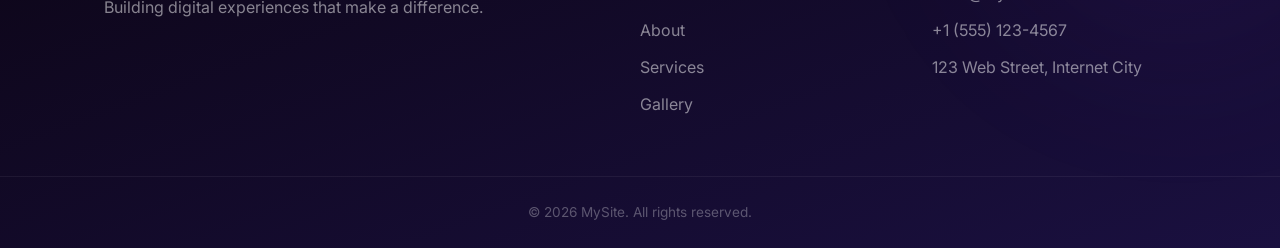
==== commit b6bfb5e1: "Visual overhaul: purple/cyan gradient palette, Inter font, glassmorphism navbar, animated particles," ====
--- a/index.html
+++ b/index.html
@@ -4,6 +4,9 @@
     <meta charset="UTF-8">
     <meta name="viewport" content="width=device-width, initial-scale=1.0">
     <title>MySite | Home</title>
+    <link rel="preconnect" href="https://fonts.googleapis.com">
+    <link rel="preconnect" href="https://fonts.gstatic.com" crossorigin>
+    <link href="https://fonts.googleapis.com/css2?family=Inter:wght@400;500;600;700;800;900&display=swap" rel="stylesheet">
     <link rel="stylesheet" href="style.css">
 </head>
 <body>
@@ -21,7 +24,9 @@
         </div>
     </nav>
     <section class="hero">
+        <div class="hero-particles" id="particles"></div>
         <div class="hero-content">
+            <div class="hero-badge">Digital Agency</div>
             <h1 class="hero-title">We Build <span class="highlight">Digital Experiences</span></h1>
             <p class="hero-subtitle">Creative solutions for modern problems. We design and develop websites that stand out.</p>
             <div class="hero-buttons">
@@ -33,33 +38,19 @@
             <div class="shape shape-1"></div>
             <div class="shape shape-2"></div>
             <div class="shape shape-3"></div>
+            <div class="shape shape-4"></div>
         </div>
+        <div class="hero-glow"></div>
     </section>
     <section class="features">
         <div class="container">
             <h2 class="section-title">What We Do</h2>
             <p class="section-subtitle">We bring ideas to life with clean code and creative design.</p>
             <div class="features-grid">
-                <div class="feature-card">
-                    <div class="feature-icon">&#128187;</div>
-                    <h3>Web Development</h3>
-                    <p>Fast, responsive websites built with modern technologies and best practices.</p>
-                </div>
-                <div class="feature-card">
-                    <div class="feature-icon">&#127912;</div>
-                    <h3>UI/UX Design</h3>
-                    <p>Beautiful interfaces designed with the user experience as the top priority.</p>
-                </div>
-                <div class="feature-card">
-                    <div class="feature-icon">&#128241;</div>
-                    <h3>Mobile First</h3>
-                    <p>Every project is designed to work perfectly on all screen sizes and devices.</p>
-                </div>
-                <div class="feature-card">
-                    <div class="feature-icon">&#9889;</div>
-                    <h3>Performance</h3>
-                    <p>Optimized for speed so your visitors never have to wait.</p>
-                </div>
+                <div class="feature-card"><div class="feature-icon">&#128187;</div><h3>Web Development</h3><p>Fast, responsive websites built with modern technologies and best practices.</p></div>
+                <div class="feature-card"><div class="feature-icon">&#127912;</div><h3>UI/UX Design</h3><p>Beautiful interfaces designed with the user experience as the top priority.</p></div>
+                <div class="feature-card"><div class="feature-icon">&#128241;</div><h3>Mobile First</h3><p>Every project is designed to work perfectly on all screen sizes and devices.</p></div>
+                <div class="feature-card"><div class="feature-icon">&#9889;</div><h3>Performance</h3><p>Optimized for speed so your visitors never have to wait.</p></div>
             </div>
         </div>
     </section>
@@ -75,36 +66,14 @@
         <div class="container">
             <h2 class="section-title">What Clients Say</h2>
             <div class="testimonials-grid">
-                <div class="testimonial-card">
-                    <p class="testimonial-text">"Outstanding work! They delivered a website that exceeded our expectations. Highly recommended."</p>
-                    <div class="testimonial-author"><div class="author-avatar">JD</div><div><strong>Jane Doe</strong><span>CEO, TechCorp</span></div></div>
-                </div>
-                <div class="testimonial-card">
-                    <p class="testimonial-text">"Professional, creative, and always on time. Our new site has doubled our online presence."</p>
-                    <div class="testimonial-author"><div class="author-avatar">MS</div><div><strong>Mark Smith</strong><span>Founder, StartupHub</span></div></div>
-                </div>
-                <div class="testimonial-card">
-                    <p class="testimonial-text">"The attention to detail is incredible. They truly understand what makes a great website."</p>
-                    <div class="testimonial-author"><div class="author-avatar">AL</div><div><strong>Amy Lee</strong><span>Director, CreativeCo</span></div></div>
-                </div>
+                <div class="testimonial-card"><p class="testimonial-text">"Outstanding work! They delivered a website that exceeded our expectations. Highly recommended."</p><div class="testimonial-author"><div class="author-avatar">JD</div><div><strong>Jane Doe</strong><span>CEO, TechCorp</span></div></div></div>
+                <div class="testimonial-card"><p class="testimonial-text">"Professional, creative, and always on time. Our new site has doubled our online presence."</p><div class="testimonial-author"><div class="author-avatar">MS</div><div><strong>Mark Smith</strong><span>Founder, StartupHub</span></div></div></div>
+                <div class="testimonial-card"><p class="testimonial-text">"The attention to detail is incredible. They truly understand what makes a great website."</p><div class="testimonial-author"><div class="author-avatar">AL</div><div><strong>Amy Lee</strong><span>Director, CreativeCo</span></div></div></div>
             </div>
         </div>
     </section>
-    <section class="cta">
-        <div class="container">
-            <h2>Ready to Start Your Project?</h2>
-            <p>Let's work together to create something amazing.</p>
-            <a href="contact.html" class="btn btn-primary">Start a Project</a>
-        </div>
-    </section>
-    <footer class="footer">
-        <div class="container footer-grid">
-            <div class="footer-col"><h3>My<span>Site</span></h3><p>Building digital experiences that make a difference.</p></div>
-            <div class="footer-col"><h4>Quick Links</h4><ul><li><a href="index.html">Home</a></li><li><a href="about.html">About</a></li><li><a href="services.html">Services</a></li><li><a href="gallery.html">Gallery</a></li></ul></div>
-            <div class="footer-col"><h4>Contact</h4><ul><li>hello@mysite.com</li><li>+1 (555) 123-4567</li><li>123 Web Street, Internet City</li></ul></div>
-        </div>
-        <div class="footer-bottom"><p>&copy; 2026 MySite. All rights reserved.</p></div>
-    </footer>
+    <section class="cta"><div class="container"><h2>Ready to Start Your Project?</h2><p>Let's work together to create something amazing.</p><a href="contact.html" class="btn btn-primary">Start a Project</a></div></section>
+    <footer class="footer"><div class="container footer-grid"><div class="footer-col"><h3>My<span>Site</span></h3><p>Building digital experiences that make a difference.</p></div><div class="footer-col"><h4>Quick Links</h4><ul><li><a href="index.html">Home</a></li><li><a href="about.html">About</a></li><li><a href="services.html">Services</a></li><li><a href="gallery.html">Gallery</a></li></ul></div><div class="footer-col"><h4>Contact</h4><ul><li>hello@mysite.com</li><li>+1 (555) 123-4567</li><li>123 Web Street, Internet City</li></ul></div></div><div class="footer-bottom"><p>&copy; 2026 MySite. All rights reserved.</p></div></footer>
     <script src="main.js"></script>
 </body>
 </html>
--- a/style.css
+++ b/style.css
@@ -1,225 +1,212 @@
-*,
-*::before,
-*::after {
-    margin: 0;
-    padding: 0;
-    box-sizing: border-box;
+*,*::before,*::after{margin:0;padding:0;box-sizing:border-box}
+:root{
+  --primary:#7c3aed;--primary-light:#a78bfa;--primary-dark:#5b21b6;
+  --accent:#06b6d4;--accent-light:#22d3ee;
+  --dark:#0f0a1a;--dark-2:#1a1028;--dark-3:#231742;
+  --surface:rgba(255,255,255,0.06);--surface-2:rgba(255,255,255,0.1);
+  --light:#f0f0f5;--gray:#8b8fa3;--white:#fff;
+  --radius:16px;--radius-sm:10px;--radius-full:9999px;
+  --shadow:0 4px 24px rgba(0,0,0,0.06);
+  --shadow-lg:0 12px 40px rgba(0,0,0,0.1);
+  --shadow-glow:0 0 40px rgba(124,58,237,0.15);
+  --transition:0.35s cubic-bezier(.4,0,.2,1);
+  --glass:rgba(255,255,255,0.08);--glass-border:rgba(255,255,255,0.12);
 }
-
-:root {
-    --primary: #e94560;
-    --primary-dark: #c73650;
-    --dark: #1a1a2e;
-    --dark-2: #16213e;
-    --dark-3: #0f3460;
-    --light: #f8f9fa;
-    --gray: #6c757d;
-    --white: #fff;
-    --radius: 10px;
-    --shadow: 0 4px 20px rgba(0, 0, 0, 0.08);
-    --shadow-hover: 0 8px 30px rgba(0, 0, 0, 0.12);
-    --transition: 0.3s ease;
-}
-
-html { scroll-behavior: smooth; }
-
-body {
-    font-family: 'Segoe UI', Tahoma, Geneva, Verdana, sans-serif;
-    line-height: 1.7;
-    color: #333;
-    background: var(--white);
-}
-
-.container { max-width: 1200px; margin: 0 auto; padding: 0 5%; }
-a { text-decoration: none; color: inherit; }
-img { max-width: 100%; }
-
-.navbar {
-    position: sticky; top: 0; z-index: 1000;
-    background: var(--white);
-    box-shadow: 0 2px 10px rgba(0,0,0,0.06);
-    padding: 0.8rem 0;
-}
-.nav-container { display: flex; justify-content: space-between; align-items: center; }
-.logo { font-size: 1.6rem; font-weight: 800; color: var(--dark); }
-.logo span { color: var(--primary); }
-.nav-toggle { display: none; background: none; border: none; font-size: 1.5rem; cursor: pointer; color: var(--dark); }
-.nav-links { display: flex; list-style: none; gap: 2rem; align-items: center; }
-.nav-links a { color: var(--dark); font-weight: 500; transition: color var(--transition); padding: 0.3rem 0; border-bottom: 2px solid transparent; }
-.nav-links a:hover, .nav-links a.active { color: var(--primary); border-bottom-color: var(--primary); }
-.btn-nav { background: var(--primary) !important; color: var(--white) !important; padding: 0.5rem 1.5rem !important; border-radius: 50px !important; border-bottom: none !important; }
-.btn-nav:hover { background: var(--primary-dark) !important; }
-
-.btn { display: inline-block; padding: 0.75rem 2rem; border-radius: 50px; font-size: 1rem; font-weight: 600; cursor: pointer; transition: all var(--transition); border: 2px solid transparent; text-align: center; }
-.btn-primary { background: var(--primary); color: var(--white); border-color: var(--primary); }
-.btn-primary:hover { background: var(--primary-dark); border-color: var(--primary-dark); transform: translateY(-2px); }
-.btn-outline { background: transparent; color: var(--white); border-color: var(--white); }
-.btn-outline:hover { background: var(--white); color: var(--dark); transform: translateY(-2px); }
-.btn-block { display: block; width: 100%; }
-
-.hero {
-    min-height: 90vh; display: flex; align-items: center; justify-content: center; text-align: center;
-    background: linear-gradient(135deg, var(--dark), var(--dark-2), var(--dark-3));
-    color: var(--white); padding: 2rem; position: relative; overflow: hidden;
-}
-.hero-content { position: relative; z-index: 2; max-width: 700px; }
-.hero-title { font-size: 3.5rem; font-weight: 800; margin-bottom: 1.5rem; line-height: 1.2; }
-.highlight { color: var(--primary); }
-.hero-subtitle { font-size: 1.2rem; opacity: 0.85; margin-bottom: 2.5rem; max-width: 500px; margin-left: auto; margin-right: auto; }
-.hero-buttons { display: flex; gap: 1rem; justify-content: center; flex-wrap: wrap; }
-.hero-shapes { position: absolute; inset: 0; pointer-events: none; }
-.shape { position: absolute; border-radius: 50%; opacity: 0.08; }
-.shape-1 { width: 400px; height: 400px; background: var(--primary); top: -100px; right: -100px; animation: float 8s ease-in-out infinite; }
-.shape-2 { width: 300px; height: 300px; background: #00b894; bottom: -80px; left: -80px; animation: float 6s ease-in-out infinite reverse; }
-.shape-3 { width: 200px; height: 200px; background: #fdcb6e; top: 50%; left: 50%; animation: float 10s ease-in-out infinite; }
-@keyframes float { 0%, 100% { transform: translateY(0px) rotate(0deg); } 50% { transform: translateY(-30px) rotate(5deg); } }
-
-.page-header { background: linear-gradient(135deg, var(--dark), var(--dark-2)); color: var(--white); text-align: center; padding: 5rem 2rem 3rem; }
-.page-header h1 { font-size: 2.8rem; margin-bottom: 0.5rem; }
-.page-header p { opacity: 0.8; font-size: 1.1rem; }
-
-.section-title { font-size: 2.2rem; text-align: center; margin-bottom: 0.5rem; color: var(--dark); }
-.section-subtitle { text-align: center; color: var(--gray); margin-bottom: 3rem; font-size: 1.05rem; }
-
-.features { padding: 5rem 0; background: var(--light); }
-.features-grid { display: grid; grid-template-columns: repeat(auto-fit, minmax(250px, 1fr)); gap: 2rem; margin-top: 2rem; }
-.feature-card { background: var(--white); padding: 2.5rem 2rem; border-radius: var(--radius); box-shadow: var(--shadow); text-align: center; transition: transform var(--transition), box-shadow var(--transition); }
-.feature-card:hover { transform: translateY(-5px); box-shadow: var(--shadow-hover); }
-.feature-icon { font-size: 2.5rem; margin-bottom: 1rem; }
-.feature-card h3 { margin-bottom: 0.8rem; color: var(--dark); }
-.feature-card p { color: var(--gray); font-size: 0.95rem; }
-
-.stats { background: linear-gradient(135deg, var(--dark), var(--dark-3)); color: var(--white); padding: 4rem 0; }
-.stats-grid { display: grid; grid-template-columns: repeat(auto-fit, minmax(200px, 1fr)); text-align: center; gap: 2rem; }
-.stat-number { font-size: 2.8rem; font-weight: 800; color: var(--primary); }
-.stat-label { display: block; margin-top: 0.3rem; opacity: 0.8; font-size: 0.95rem; }
-
-.testimonials { padding: 5rem 0; }
-.testimonials-grid { display: grid; grid-template-columns: repeat(auto-fit, minmax(300px, 1fr)); gap: 2rem; margin-top: 2rem; }
-.testimonial-card { background: var(--white); border: 1px solid #eee; border-radius: var(--radius); padding: 2rem; box-shadow: var(--shadow); transition: transform var(--transition); }
-.testimonial-card:hover { transform: translateY(-3px); }
-.testimonial-text { font-style: italic; color: #555; margin-bottom: 1.5rem; line-height: 1.8; }
-.testimonial-author { display: flex; align-items: center; gap: 1rem; }
-.author-avatar { width: 48px; height: 48px; border-radius: 50%; background: var(--primary); color: var(--white); display: flex; align-items: center; justify-content: center; font-weight: 700; font-size: 0.9rem; }
-.testimonial-author strong { display: block; color: var(--dark); }
-.testimonial-author span { font-size: 0.85rem; color: var(--gray); }
-
-.cta { background: linear-gradient(135deg, var(--primary), var(--primary-dark)); color: var(--white); text-align: center; padding: 4rem 2rem; }
-.cta h2 { font-size: 2rem; margin-bottom: 0.5rem; }
-.cta p { margin-bottom: 1.5rem; opacity: 0.9; }
-.cta .btn { background: var(--white); color: var(--primary); border-color: var(--white); }
-.cta .btn:hover { background: transparent; color: var(--white); }
-
-.about-story { padding: 5rem 0; }
-.about-grid { display: grid; grid-template-columns: 1fr 1fr; gap: 4rem; align-items: center; }
-.about-text h2 { font-size: 2rem; margin-bottom: 1.5rem; color: var(--dark); }
-.about-text p { color: #555; margin-bottom: 1rem; }
-.about-image-placeholder { background: linear-gradient(135deg, var(--dark-2), var(--dark-3)); border-radius: var(--radius); height: 350px; display: flex; flex-direction: column; align-items: center; justify-content: center; color: var(--white); font-size: 3rem; }
-.about-image-placeholder p { margin-top: 0.5rem; font-size: 1rem; opacity: 0.8; }
-
-.values { background: var(--light); padding: 5rem 0; }
-.values-grid { display: grid; grid-template-columns: repeat(auto-fit, minmax(240px, 1fr)); gap: 2rem; margin-top: 2rem; }
-.value-card { background: var(--white); padding: 2rem; border-radius: var(--radius); text-align: center; box-shadow: var(--shadow); transition: transform var(--transition); }
-.value-card:hover { transform: translateY(-3px); }
-.value-icon { font-size: 2rem; display: block; margin-bottom: 0.8rem; }
-.value-card h3 { margin-bottom: 0.5rem; color: var(--dark); }
-.value-card p { color: var(--gray); font-size: 0.95rem; }
-
-.team { padding: 5rem 0; }
-.team-grid { display: grid; grid-template-columns: repeat(auto-fit, minmax(240px, 1fr)); gap: 2rem; margin-top: 2rem; }
-.team-card { text-align: center; padding: 2rem; border-radius: var(--radius); border: 1px solid #eee; transition: transform var(--transition), box-shadow var(--transition); }
-.team-card:hover { transform: translateY(-5px); box-shadow: var(--shadow-hover); }
-.team-avatar { width: 80px; height: 80px; border-radius: 50%; background: linear-gradient(135deg, var(--primary), var(--primary-dark)); color: var(--white); display: flex; align-items: center; justify-content: center; font-size: 1.5rem; font-weight: 700; margin: 0 auto 1rem; }
-.team-card h3 { color: var(--dark); margin-bottom: 0.2rem; }
-.team-role { color: var(--primary); font-size: 0.9rem; font-weight: 600; display: block; margin-bottom: 0.8rem; }
-.team-card p { color: var(--gray); font-size: 0.9rem; }
-
-.services-list { padding: 5rem 0; }
-.service-row { display: grid; grid-template-columns: 1fr 1fr; gap: 3rem; align-items: center; padding: 3rem 0; border-bottom: 1px solid #eee; }
-.service-row:last-child { border-bottom: none; }
-.service-row.reverse { direction: rtl; }
-.service-row.reverse > * { direction: ltr; }
-.service-number { display: inline-block; font-size: 0.85rem; font-weight: 700; color: var(--primary); background: rgba(233,69,96,0.1); padding: 0.3rem 0.8rem; border-radius: 50px; margin-bottom: 1rem; }
-.service-info h3 { font-size: 1.5rem; color: var(--dark); margin-bottom: 0.8rem; }
-.service-info p { color: #555; margin-bottom: 1rem; }
-.service-tags { list-style: none; display: flex; flex-wrap: wrap; gap: 0.5rem; }
-.service-tags li { background: var(--light); padding: 0.3rem 0.8rem; border-radius: 50px; font-size: 0.85rem; color: var(--gray); font-weight: 500; }
-.service-icon-box { width: 100%; height: 250px; background: linear-gradient(135deg, var(--dark), var(--dark-2)); border-radius: var(--radius); display: flex; align-items: center; justify-content: center; font-size: 4rem; }
-
-.pricing { background: var(--light); padding: 5rem 0; }
-.pricing-grid { display: grid; grid-template-columns: repeat(auto-fit, minmax(280px, 1fr)); gap: 2rem; margin-top: 2rem; }
-.pricing-card { background: var(--white); border-radius: var(--radius); padding: 2.5rem; text-align: center; box-shadow: var(--shadow); position: relative; transition: transform var(--transition); }
-.pricing-card:hover { transform: translateY(-5px); }
-.pricing-card.featured { border: 2px solid var(--primary); transform: scale(1.05); }
-.pricing-card.featured:hover { transform: scale(1.05) translateY(-5px); }
-.badge { position: absolute; top: -12px; left: 50%; transform: translateX(-50%); background: var(--primary); color: var(--white); padding: 0.3rem 1.2rem; border-radius: 50px; font-size: 0.8rem; font-weight: 600; }
-.pricing-card h3 { font-size: 1.3rem; color: var(--dark); margin-bottom: 1rem; }
-.price { font-size: 2.5rem; font-weight: 800; color: var(--primary); margin-bottom: 1.5rem; }
-.pricing-card ul { list-style: none; margin-bottom: 2rem; }
-.pricing-card li { padding: 0.5rem 0; border-bottom: 1px solid #f0f0f0; color: #555; }
-.pricing-card .btn { width: 100%; }
-
-.gallery { padding: 4rem 0 5rem; }
-.filter-buttons { display: flex; justify-content: center; gap: 0.5rem; margin-bottom: 2rem; flex-wrap: wrap; }
-.filter-btn { padding: 0.5rem 1.5rem; border: 2px solid #ddd; background: transparent; border-radius: 50px; cursor: pointer; font-weight: 500; transition: all var(--transition); font-size: 0.95rem; }
-.filter-btn:hover, .filter-btn.active { border-color: var(--primary); background: var(--primary); color: var(--white); }
-.gallery-grid { display: grid; grid-template-columns: repeat(auto-fill, minmax(280px, 1fr)); gap: 1.5rem; }
-.gallery-item { position: relative; border-radius: var(--radius); overflow: hidden; cursor: pointer; aspect-ratio: 1; transition: transform var(--transition); }
-.gallery-item.hidden { display: none; }
-.gallery-item:hover { transform: scale(1.02); }
-.gallery-thumb { width: 100%; height: 100%; display: flex; align-items: center; justify-content: center; font-size: 3rem; }
-.gallery-overlay { position: absolute; bottom: 0; left: 0; right: 0; background: linear-gradient(transparent, rgba(0,0,0,0.7)); color: var(--white); padding: 2rem 1.5rem 1.5rem; transform: translateY(100%); transition: transform var(--transition); }
-.gallery-item:hover .gallery-overlay { transform: translateY(0); }
-.gallery-overlay h4 { font-size: 1.1rem; margin-bottom: 0.2rem; }
-.gallery-overlay p { opacity: 0.8; font-size: 0.9rem; }
-
-.contact-section { padding: 5rem 0; }
-.contact-grid { display: grid; grid-template-columns: 1fr 1.5fr; gap: 4rem; align-items: start; }
-.contact-info h2 { font-size: 1.8rem; color: var(--dark); margin-bottom: 0.5rem; }
-.contact-info > p { color: var(--gray); margin-bottom: 2rem; }
-.info-item { display: flex; gap: 1rem; align-items: flex-start; margin-bottom: 1.5rem; }
-.info-icon { font-size: 1.5rem; margin-top: 0.2rem; }
-.info-item strong { display: block; color: var(--dark); margin-bottom: 0.2rem; }
-.info-item p { color: var(--gray); font-size: 0.95rem; }
-.contact-form { background: var(--white); padding: 2.5rem; border-radius: var(--radius); box-shadow: var(--shadow); }
-.form-group { margin-bottom: 1.2rem; }
-.form-group label { display: block; font-weight: 600; margin-bottom: 0.3rem; color: var(--dark); font-size: 0.95rem; }
-.form-group input, .form-group select, .form-group textarea { width: 100%; padding: 0.75rem 1rem; border: 1px solid #ddd; border-radius: 8px; font-size: 1rem; font-family: inherit; transition: border-color var(--transition); background: var(--light); }
-.form-group input:focus, .form-group select:focus, .form-group textarea:focus { outline: none; border-color: var(--primary); }
-.form-success { display: none; margin-top: 1rem; padding: 1rem; background: #d4edda; border-radius: 8px; color: #155724; text-align: center; }
-.form-success.show { display: block; }
-
-.faq { padding: 5rem 0; background: var(--light); }
-.faq-list { max-width: 800px; margin: 2rem auto 0; }
-.faq-item { background: var(--white); border-radius: var(--radius); margin-bottom: 1rem; box-shadow: var(--shadow); overflow: hidden; }
-.faq-question { width: 100%; display: flex; justify-content: space-between; align-items: center; padding: 1.2rem 1.5rem; background: none; border: none; cursor: pointer; font-size: 1.05rem; font-weight: 600; color: var(--dark); text-align: left; font-family: inherit; }
-.faq-icon { font-size: 1.5rem; color: var(--primary); transition: transform var(--transition); font-weight: 300; }
-.faq-item.open .faq-icon { transform: rotate(45deg); }
-.faq-answer { max-height: 0; overflow: hidden; transition: max-height 0.4s ease, padding 0.4s ease; }
-.faq-item.open .faq-answer { max-height: 200px; padding: 0 1.5rem 1.5rem; }
-.faq-answer p { color: #555; }
-
-.footer { background: var(--dark); color: var(--white); padding: 4rem 0 0; }
-.footer-grid { display: grid; grid-template-columns: 2fr 1fr 1fr; gap: 3rem; }
-.footer-col h3 { font-size: 1.4rem; margin-bottom: 1rem; }
-.footer-col h3 span { color: var(--primary); }
-.footer-col h4 { margin-bottom: 1rem; font-size: 1.1rem; }
-.footer-col p { color: #aaa; }
-.footer-col ul { list-style: none; }
-.footer-col ul li { margin-bottom: 0.5rem; color: #aaa; }
-.footer-col ul a:hover { color: var(--primary); }
-.footer-bottom { text-align: center; padding: 1.5rem 0; margin-top: 3rem; border-top: 1px solid rgba(255,255,255,0.1); color: #888; font-size: 0.9rem; }
-
-@media (max-width: 768px) {
-    .nav-toggle { display: block; }
-    .nav-links { display: none; flex-direction: column; position: absolute; top: 100%; left: 0; right: 0; background: var(--white); padding: 1.5rem 5%; box-shadow: 0 4px 10px rgba(0,0,0,0.1); gap: 1rem; }
-    .nav-links.open { display: flex; }
-    .hero-title { font-size: 2.2rem; }
-    .about-grid, .contact-grid, .service-row { grid-template-columns: 1fr; }
-    .service-row.reverse { direction: ltr; }
-    .footer-grid { grid-template-columns: 1fr; }
-    .pricing-card.featured { transform: none; }
-    .pricing-card.featured:hover { transform: translateY(-5px); }
-    .page-header h1 { font-size: 2rem; }
-    .section-title { font-size: 1.7rem; }
+html{scroll-behavior:smooth;scroll-padding-top:80px}
+body{font-family:'Inter',system-ui,-apple-system,sans-serif;line-height:1.7;color:#2d2b3a;background:var(--white);-webkit-font-smoothing:antialiased}
+.container{max-width:1200px;margin:0 auto;padding:0 5%}
+a{text-decoration:none;color:inherit}
+.navbar{position:sticky;top:0;z-index:1000;padding:0.9rem 0;backdrop-filter:blur(20px) saturate(180%);-webkit-backdrop-filter:blur(20px) saturate(180%);background:rgba(255,255,255,0.85);border-bottom:1px solid rgba(0,0,0,0.04);transition:box-shadow var(--transition)}
+.navbar.scrolled{box-shadow:0 2px 20px rgba(0,0,0,0.08)}
+.nav-container{display:flex;justify-content:space-between;align-items:center}
+.logo{font-size:1.5rem;font-weight:900;color:var(--dark);letter-spacing:-0.5px}
+.logo span{background:linear-gradient(135deg,var(--primary),var(--accent));-webkit-background-clip:text;-webkit-text-fill-color:transparent;background-clip:text}
+.nav-toggle{display:none;background:none;border:none;font-size:1.5rem;cursor:pointer;color:var(--dark);transition:color var(--transition)}
+.nav-links{display:flex;list-style:none;gap:0.4rem;align-items:center}
+.nav-links a{color:var(--dark);font-weight:500;font-size:0.92rem;transition:all var(--transition);padding:0.5rem 1rem;border-radius:var(--radius-sm);position:relative}
+.nav-links a:hover,.nav-links a.active{color:var(--primary);background:rgba(124,58,237,0.06)}
+.btn-nav{background:linear-gradient(135deg,var(--primary),var(--accent))!important;color:var(--white)!important;padding:0.55rem 1.6rem!important;border-radius:var(--radius-full)!important;box-shadow:0 2px 12px rgba(124,58,237,0.3)}
+.btn-nav:hover{box-shadow:0 4px 20px rgba(124,58,237,0.5);transform:translateY(-1px)!important}
+.btn{display:inline-block;padding:0.8rem 2.2rem;border-radius:var(--radius-full);font-size:0.95rem;font-weight:600;cursor:pointer;transition:all var(--transition);border:2px solid transparent;text-align:center;letter-spacing:-0.2px}
+.btn-primary{background:linear-gradient(135deg,var(--primary),#9333ea);color:var(--white);box-shadow:0 4px 15px rgba(124,58,237,0.35)}
+.btn-primary:hover{box-shadow:0 6px 25px rgba(124,58,237,0.5);transform:translateY(-3px)}
+.btn-outline{background:rgba(255,255,255,0.1);color:var(--white);border:1.5px solid rgba(255,255,255,0.3);backdrop-filter:blur(10px)}
+.btn-outline:hover{background:rgba(255,255,255,0.2);border-color:rgba(255,255,255,0.5);transform:translateY(-3px)}
+.btn-block{display:block;width:100%}
+.hero{min-height:100vh;display:flex;align-items:center;justify-content:center;text-align:center;background:linear-gradient(160deg,#0c0515 0%,#150d2e 30%,#1a1040 60%,#0f1a3a 100%);color:var(--white);padding:2rem;position:relative;overflow:hidden}
+.hero-particles{position:absolute;inset:0;z-index:1;pointer-events:none}
+.hero-content{position:relative;z-index:2;max-width:750px}
+.hero-badge{display:inline-block;padding:0.4rem 1.2rem;background:rgba(124,58,237,0.15);border:1px solid rgba(124,58,237,0.3);border-radius:var(--radius-full);font-size:0.8rem;font-weight:600;letter-spacing:1px;text-transform:uppercase;color:var(--primary-light);margin-bottom:1.5rem;backdrop-filter:blur(10px)}
+.hero-title{font-size:4rem;font-weight:900;margin-bottom:1.5rem;line-height:1.1;letter-spacing:-1.5px}
+.highlight{background:linear-gradient(135deg,var(--primary-light),var(--accent-light));-webkit-background-clip:text;-webkit-text-fill-color:transparent;background-clip:text}
+.hero-subtitle{font-size:1.15rem;opacity:0.7;margin-bottom:2.8rem;max-width:520px;margin-left:auto;margin-right:auto;line-height:1.8}
+.hero-buttons{display:flex;gap:1rem;justify-content:center;flex-wrap:wrap}
+.hero-shapes{position:absolute;inset:0;pointer-events:none;z-index:0}
+.shape{position:absolute;border-radius:50%;filter:blur(80px)}
+.shape-1{width:500px;height:500px;background:rgba(124,58,237,0.12);top:-150px;right:-100px;animation:float 12s ease-in-out infinite}
+.shape-2{width:400px;height:400px;background:rgba(6,182,212,0.1);bottom:-100px;left:-100px;animation:float 10s ease-in-out infinite reverse}
+.shape-3{width:300px;height:300px;background:rgba(147,51,234,0.08);top:40%;left:60%;animation:float 14s ease-in-out infinite}
+.shape-4{width:200px;height:200px;background:rgba(6,182,212,0.06);top:20%;left:10%;animation:float 8s ease-in-out infinite reverse}
+.hero-glow{position:absolute;width:600px;height:600px;border-radius:50%;background:radial-gradient(circle,rgba(124,58,237,0.15) 0%,transparent 70%);top:50%;left:50%;transform:translate(-50%,-50%);z-index:0;animation:pulse-glow 6s ease-in-out infinite}
+@keyframes float{0%,100%{transform:translateY(0) rotate(0deg)}50%{transform:translateY(-40px) rotate(8deg)}}
+@keyframes pulse-glow{0%,100%{opacity:0.5;transform:translate(-50%,-50%) scale(1)}50%{opacity:0.8;transform:translate(-50%,-50%) scale(1.1)}}
+.page-header{background:linear-gradient(160deg,#0c0515,#1a1040,#0f1a3a);color:var(--white);text-align:center;padding:6rem 2rem 4rem;position:relative;overflow:hidden}
+.page-header::before{content:'';position:absolute;width:400px;height:400px;border-radius:50%;background:rgba(124,58,237,0.1);top:-100px;right:-100px;filter:blur(80px)}
+.page-header::after{content:'';position:absolute;width:300px;height:300px;border-radius:50%;background:rgba(6,182,212,0.08);bottom:-80px;left:-80px;filter:blur(80px)}
+.page-header h1{font-size:3rem;font-weight:900;margin-bottom:0.5rem;letter-spacing:-1px;position:relative;z-index:1}
+.page-header p{opacity:0.65;font-size:1.1rem;position:relative;z-index:1}
+.section-title{font-size:2.4rem;text-align:center;margin-bottom:0.5rem;color:var(--dark);font-weight:800;letter-spacing:-0.5px}
+.section-subtitle{text-align:center;color:var(--gray);margin-bottom:3rem;font-size:1.05rem}
+.features{padding:6rem 0;background:var(--light)}
+.features-grid{display:grid;grid-template-columns:repeat(auto-fit,minmax(260px,1fr));gap:1.5rem;margin-top:2.5rem}
+.feature-card{background:var(--white);padding:2.5rem 2rem;border-radius:var(--radius);text-align:center;transition:all var(--transition);border:1px solid rgba(0,0,0,0.04);position:relative;overflow:hidden}
+.feature-card::before{content:'';position:absolute;inset:0;background:linear-gradient(135deg,rgba(124,58,237,0.03),rgba(6,182,212,0.03));opacity:0;transition:opacity var(--transition)}
+.feature-card:hover{transform:translateY(-8px);box-shadow:var(--shadow-lg);border-color:rgba(124,58,237,0.1)}
+.feature-card:hover::before{opacity:1}
+.feature-icon{width:64px;height:64px;border-radius:var(--radius-sm);background:linear-gradient(135deg,rgba(124,58,237,0.08),rgba(6,182,212,0.08));display:flex;align-items:center;justify-content:center;font-size:1.8rem;margin:0 auto 1.2rem;transition:all var(--transition)}
+.feature-card:hover .feature-icon{background:linear-gradient(135deg,var(--primary),var(--accent));transform:scale(1.1)}
+.feature-card h3{margin-bottom:0.6rem;color:var(--dark);font-weight:700;font-size:1.1rem}
+.feature-card p{color:var(--gray);font-size:0.93rem;line-height:1.7}
+.stats{background:linear-gradient(160deg,#0c0515,#1a1040,#0f1a3a);color:var(--white);padding:5rem 0;position:relative;overflow:hidden}
+.stats::before{content:'';position:absolute;width:400px;height:400px;border-radius:50%;background:rgba(124,58,237,0.08);top:-150px;right:-100px;filter:blur(80px)}
+.stats-grid{display:grid;grid-template-columns:repeat(auto-fit,minmax(200px,1fr));text-align:center;gap:2rem;position:relative;z-index:1}
+.stat{padding:1.5rem}
+.stat-number{font-size:3rem;font-weight:900;background:linear-gradient(135deg,var(--primary-light),var(--accent-light));-webkit-background-clip:text;-webkit-text-fill-color:transparent;background-clip:text;letter-spacing:-1px}
+.stat-label{display:block;margin-top:0.3rem;opacity:0.6;font-size:0.9rem;font-weight:500;letter-spacing:0.5px}
+.testimonials{padding:6rem 0}
+.testimonials-grid{display:grid;grid-template-columns:repeat(auto-fit,minmax(320px,1fr));gap:1.5rem;margin-top:2.5rem}
+.testimonial-card{background:var(--white);border:1px solid rgba(0,0,0,0.04);border-radius:var(--radius);padding:2rem;transition:all var(--transition);position:relative}
+.testimonial-card::before{content:'"';position:absolute;top:1rem;right:1.5rem;font-size:4rem;font-weight:900;color:rgba(124,58,237,0.08);line-height:1}
+.testimonial-card:hover{transform:translateY(-5px);box-shadow:var(--shadow-lg);border-color:rgba(124,58,237,0.1)}
+.testimonial-text{font-style:italic;color:#555;margin-bottom:1.5rem;line-height:1.8;font-size:0.95rem}
+.testimonial-author{display:flex;align-items:center;gap:1rem}
+.author-avatar{width:48px;height:48px;border-radius:50%;background:linear-gradient(135deg,var(--primary),var(--accent));color:var(--white);display:flex;align-items:center;justify-content:center;font-weight:700;font-size:0.85rem;flex-shrink:0}
+.testimonial-author strong{display:block;color:var(--dark);font-size:0.95rem}
+.testimonial-author span{font-size:0.82rem;color:var(--gray)}
+.cta{background:linear-gradient(135deg,var(--primary),#9333ea,var(--accent));color:var(--white);text-align:center;padding:5rem 2rem;position:relative;overflow:hidden}
+.cta::before{content:'';position:absolute;width:400px;height:400px;border-radius:50%;background:rgba(255,255,255,0.05);top:-200px;right:-100px}
+.cta::after{content:'';position:absolute;width:300px;height:300px;border-radius:50%;background:rgba(255,255,255,0.03);bottom:-150px;left:-50px}
+.cta h2{font-size:2.2rem;font-weight:800;margin-bottom:0.5rem;position:relative;z-index:1;letter-spacing:-0.5px}
+.cta p{margin-bottom:2rem;opacity:0.85;position:relative;z-index:1;font-size:1.05rem}
+.cta .btn{background:var(--white);color:var(--primary);box-shadow:0 4px 20px rgba(0,0,0,0.15);position:relative;z-index:1}
+.cta .btn:hover{transform:translateY(-3px);box-shadow:0 8px 30px rgba(0,0,0,0.2)}
+.about-story{padding:6rem 0}
+.about-grid{display:grid;grid-template-columns:1fr 1fr;gap:4rem;align-items:center}
+.about-text h2{font-size:2rem;margin-bottom:1.5rem;color:var(--dark);font-weight:800;letter-spacing:-0.5px}
+.about-text p{color:#555;margin-bottom:1rem;line-height:1.8}
+.about-image-placeholder{background:linear-gradient(135deg,var(--dark-2),var(--dark-3));border-radius:var(--radius);height:380px;display:flex;flex-direction:column;align-items:center;justify-content:center;color:var(--white);font-size:3.5rem;position:relative;overflow:hidden}
+.about-image-placeholder::before{content:'';position:absolute;width:200px;height:200px;border-radius:50%;background:rgba(124,58,237,0.2);top:-50px;right:-50px;filter:blur(40px)}
+.about-image-placeholder::after{content:'';position:absolute;width:150px;height:150px;border-radius:50%;background:rgba(6,182,212,0.15);bottom:-30px;left:-30px;filter:blur(40px)}
+.about-image-placeholder p{margin-top:0.5rem;font-size:1rem;opacity:0.7;position:relative;z-index:1}
+.values{background:var(--light);padding:6rem 0}
+.values-grid{display:grid;grid-template-columns:repeat(auto-fit,minmax(250px,1fr));gap:1.5rem;margin-top:2.5rem}
+.value-card{background:var(--white);padding:2rem;border-radius:var(--radius);text-align:center;transition:all var(--transition);border:1px solid rgba(0,0,0,0.04);position:relative;overflow:hidden}
+.value-card:hover{transform:translateY(-5px);box-shadow:var(--shadow-lg);border-color:rgba(124,58,237,0.1)}
+.value-icon{width:56px;height:56px;border-radius:var(--radius-sm);background:linear-gradient(135deg,rgba(124,58,237,0.08),rgba(6,182,212,0.08));display:flex;align-items:center;justify-content:center;font-size:1.5rem;margin:0 auto 1rem;transition:all var(--transition)}
+.value-card:hover .value-icon{background:linear-gradient(135deg,var(--primary),var(--accent));transform:scale(1.1)}
+.value-card h3{margin-bottom:0.5rem;color:var(--dark);font-weight:700}
+.value-card p{color:var(--gray);font-size:0.93rem}
+.team{padding:6rem 0}
+.team-grid{display:grid;grid-template-columns:repeat(auto-fit,minmax(250px,1fr));gap:1.5rem;margin-top:2.5rem}
+.team-card{text-align:center;padding:2.5rem 2rem;border-radius:var(--radius);border:1px solid rgba(0,0,0,0.04);background:var(--white);transition:all var(--transition);position:relative;overflow:hidden}
+.team-card::before{content:'';position:absolute;top:0;left:0;right:0;height:4px;background:linear-gradient(90deg,var(--primary),var(--accent));transform:scaleX(0);transition:transform var(--transition);transform-origin:left}
+.team-card:hover{transform:translateY(-8px);box-shadow:var(--shadow-lg);border-color:rgba(124,58,237,0.1)}
+.team-card:hover::before{transform:scaleX(1)}
+.team-avatar{width:80px;height:80px;border-radius:50%;background:linear-gradient(135deg,var(--primary),var(--accent));color:var(--white);display:flex;align-items:center;justify-content:center;font-size:1.4rem;font-weight:700;margin:0 auto 1.2rem;box-shadow:0 4px 15px rgba(124,58,237,0.3)}
+.team-card h3{color:var(--dark);margin-bottom:0.2rem;font-weight:700}
+.team-role{color:var(--primary);font-size:0.85rem;font-weight:600;display:block;margin-bottom:0.8rem}
+.team-card p{color:var(--gray);font-size:0.9rem}
+.services-list{padding:6rem 0}
+.service-row{display:grid;grid-template-columns:1fr 1fr;gap:3rem;align-items:center;padding:3rem 0;border-bottom:1px solid rgba(0,0,0,0.05)}
+.service-row:last-child{border-bottom:none}
+.service-row.reverse{direction:rtl}
+.service-row.reverse>*{direction:ltr}
+.service-number{display:inline-flex;align-items:center;justify-content:center;width:36px;height:36px;font-size:0.8rem;font-weight:700;color:var(--white);background:linear-gradient(135deg,var(--primary),var(--accent));border-radius:50%;margin-bottom:1rem}
+.service-info h3{font-size:1.5rem;color:var(--dark);margin-bottom:0.8rem;font-weight:700;letter-spacing:-0.3px}
+.service-info p{color:#555;margin-bottom:1rem;line-height:1.8}
+.service-tags{list-style:none;display:flex;flex-wrap:wrap;gap:0.5rem}
+.service-tags li{background:linear-gradient(135deg,rgba(124,58,237,0.06),rgba(6,182,212,0.06));padding:0.35rem 0.9rem;border-radius:var(--radius-full);font-size:0.82rem;color:var(--primary);font-weight:600}
+.service-icon-box{width:100%;height:260px;background:linear-gradient(135deg,var(--dark),var(--dark-2));border-radius:var(--radius);display:flex;align-items:center;justify-content:center;font-size:4rem;position:relative;overflow:hidden}
+.service-icon-box::before{content:'';position:absolute;width:200px;height:200px;border-radius:50%;background:rgba(124,58,237,0.15);top:-60px;right:-60px;filter:blur(40px)}
+.service-icon-box::after{content:'';position:absolute;width:150px;height:150px;border-radius:50%;background:rgba(6,182,212,0.1);bottom:-40px;left:-40px;filter:blur(40px)}
+.pricing{background:var(--light);padding:6rem 0}
+.pricing-grid{display:grid;grid-template-columns:repeat(auto-fit,minmax(290px,1fr));gap:1.5rem;margin-top:2.5rem;align-items:start}
+.pricing-card{background:var(--white);border-radius:var(--radius);padding:2.5rem;text-align:center;border:1px solid rgba(0,0,0,0.04);position:relative;transition:all var(--transition)}
+.pricing-card:hover{transform:translateY(-8px);box-shadow:var(--shadow-lg)}
+.pricing-card.featured{border:2px solid var(--primary);transform:scale(1.04);box-shadow:var(--shadow-glow)}
+.pricing-card.featured:hover{transform:scale(1.04) translateY(-8px)}
+.badge{position:absolute;top:-12px;left:50%;transform:translateX(-50%);background:linear-gradient(135deg,var(--primary),var(--accent));color:var(--white);padding:0.35rem 1.4rem;border-radius:var(--radius-full);font-size:0.78rem;font-weight:700;letter-spacing:0.5px;text-transform:uppercase}
+.pricing-card h3{font-size:1.2rem;color:var(--dark);margin-bottom:1rem;font-weight:700}
+.price{font-size:2.8rem;font-weight:900;background:linear-gradient(135deg,var(--primary),var(--accent));-webkit-background-clip:text;-webkit-text-fill-color:transparent;background-clip:text;margin-bottom:1.5rem;letter-spacing:-1px}
+.pricing-card ul{list-style:none;margin-bottom:2rem}
+.pricing-card li{padding:0.6rem 0;border-bottom:1px solid rgba(0,0,0,0.04);color:#555;font-size:0.93rem}
+.pricing-card .btn{width:100%}
+.gallery{padding:4rem 0 6rem}
+.filter-buttons{display:flex;justify-content:center;gap:0.5rem;margin-bottom:2.5rem;flex-wrap:wrap}
+.filter-btn{padding:0.55rem 1.6rem;border:1.5px solid rgba(0,0,0,0.1);background:transparent;border-radius:var(--radius-full);cursor:pointer;font-weight:600;transition:all var(--transition);font-size:0.9rem;font-family:inherit;color:var(--gray)}
+.filter-btn:hover,.filter-btn.active{border-color:var(--primary);background:var(--primary);color:var(--white);box-shadow:0 4px 15px rgba(124,58,237,0.3)}
+.gallery-grid{display:grid;grid-template-columns:repeat(auto-fill,minmax(280px,1fr));gap:1.5rem}
+.gallery-item{position:relative;border-radius:var(--radius);overflow:hidden;cursor:pointer;aspect-ratio:1;transition:all var(--transition)}
+.gallery-item.hidden{display:none}
+.gallery-item:hover{transform:scale(1.03);box-shadow:var(--shadow-lg)}
+.gallery-thumb{width:100%;height:100%;display:flex;align-items:center;justify-content:center;font-size:3rem;transition:transform 0.5s ease}
+.gallery-item:hover .gallery-thumb{transform:scale(1.1)}
+.gallery-overlay{position:absolute;bottom:0;left:0;right:0;background:linear-gradient(transparent,rgba(0,0,0,0.75));color:var(--white);padding:2rem 1.5rem 1.5rem;transform:translateY(100%);transition:transform var(--transition)}
+.gallery-item:hover .gallery-overlay{transform:translateY(0)}
+.gallery-overlay h4{font-size:1.05rem;margin-bottom:0.2rem;font-weight:700}
+.gallery-overlay p{opacity:0.75;font-size:0.85rem}
+.contact-section{padding:6rem 0}
+.contact-grid{display:grid;grid-template-columns:1fr 1.5fr;gap:4rem;align-items:start}
+.contact-info h2{font-size:1.8rem;color:var(--dark);margin-bottom:0.5rem;font-weight:800;letter-spacing:-0.3px}
+.contact-info>p{color:var(--gray);margin-bottom:2rem}
+.info-item{display:flex;gap:1rem;align-items:flex-start;margin-bottom:1.5rem;padding:1rem;border-radius:var(--radius-sm);transition:background var(--transition)}
+.info-item:hover{background:rgba(124,58,237,0.04)}
+.info-icon{width:44px;height:44px;border-radius:var(--radius-sm);background:linear-gradient(135deg,rgba(124,58,237,0.08),rgba(6,182,212,0.08));display:flex;align-items:center;justify-content:center;font-size:1.2rem;flex-shrink:0}
+.info-item strong{display:block;color:var(--dark);margin-bottom:0.2rem;font-size:0.95rem}
+.info-item p{color:var(--gray);font-size:0.93rem}
+.contact-form{background:var(--white);padding:2.5rem;border-radius:var(--radius);border:1px solid rgba(0,0,0,0.04);box-shadow:var(--shadow)}
+.form-group{margin-bottom:1.2rem}
+.form-group label{display:block;font-weight:600;margin-bottom:0.4rem;color:var(--dark);font-size:0.9rem}
+.form-group input,.form-group select,.form-group textarea{width:100%;padding:0.8rem 1.1rem;border:1.5px solid rgba(0,0,0,0.08);border-radius:var(--radius-sm);font-size:0.95rem;font-family:inherit;transition:all var(--transition);background:rgba(0,0,0,0.015)}
+.form-group input:focus,.form-group select:focus,.form-group textarea:focus{outline:none;border-color:var(--primary);box-shadow:0 0 0 3px rgba(124,58,237,0.1);background:var(--white)}
+.form-success{display:none;margin-top:1rem;padding:1.2rem;background:linear-gradient(135deg,rgba(16,185,129,0.1),rgba(6,182,212,0.1));border:1px solid rgba(16,185,129,0.2);border-radius:var(--radius-sm);color:#059669;text-align:center;font-weight:500}
+.form-success.show{display:block;animation:fadeUp 0.4s ease}
+.faq{padding:6rem 0;background:var(--light)}
+.faq-list{max-width:800px;margin:2.5rem auto 0}
+.faq-item{background:var(--white);border-radius:var(--radius);margin-bottom:0.8rem;border:1px solid rgba(0,0,0,0.04);overflow:hidden;transition:all var(--transition)}
+.faq-item:hover{border-color:rgba(124,58,237,0.1)}
+.faq-question{width:100%;display:flex;justify-content:space-between;align-items:center;padding:1.3rem 1.5rem;background:none;border:none;cursor:pointer;font-size:1rem;font-weight:600;color:var(--dark);text-align:left;font-family:inherit;transition:color var(--transition)}
+.faq-question:hover{color:var(--primary)}
+.faq-icon{width:28px;height:28px;border-radius:50%;background:linear-gradient(135deg,rgba(124,58,237,0.08),rgba(6,182,212,0.08));display:flex;align-items:center;justify-content:center;font-size:1.2rem;color:var(--primary);transition:all var(--transition);flex-shrink:0;font-weight:300}
+.faq-item.open .faq-icon{background:linear-gradient(135deg,var(--primary),var(--accent));color:var(--white);transform:rotate(45deg)}
+.faq-answer{max-height:0;overflow:hidden;transition:max-height 0.4s ease,padding 0.4s ease}
+.faq-item.open .faq-answer{max-height:200px;padding:0 1.5rem 1.5rem}
+.faq-answer p{color:#555;line-height:1.7}
+.footer{background:linear-gradient(160deg,#0c0515,#1a1040);color:var(--white);padding:5rem 0 0;position:relative;overflow:hidden}
+.footer::before{content:'';position:absolute;width:400px;height:400px;border-radius:50%;background:rgba(124,58,237,0.06);top:-200px;right:-100px;filter:blur(80px)}
+.footer-grid{display:grid;grid-template-columns:2fr 1fr 1fr;gap:3rem;position:relative;z-index:1}
+.footer-col h3{font-size:1.5rem;margin-bottom:1rem;font-weight:900;letter-spacing:-0.5px}
+.footer-col h3 span{background:linear-gradient(135deg,var(--primary-light),var(--accent-light));-webkit-background-clip:text;-webkit-text-fill-color:transparent;background-clip:text}
+.footer-col h4{margin-bottom:1rem;font-size:1rem;font-weight:700}
+.footer-col p{color:rgba(255,255,255,0.5);line-height:1.7}
+.footer-col ul{list-style:none}
+.footer-col ul li{margin-bottom:0.6rem;color:rgba(255,255,255,0.5);transition:color var(--transition)}
+.footer-col ul a{transition:color var(--transition)}
+.footer-col ul a:hover{color:var(--primary-light)}
+.footer-bottom{text-align:center;padding:1.5rem 0;margin-top:3rem;border-top:1px solid rgba(255,255,255,0.06);color:rgba(255,255,255,0.3);font-size:0.85rem;position:relative;z-index:1}
+@keyframes fadeUp{from{opacity:0;transform:translateY(15px)}to{opacity:1;transform:translateY(0)}}
+@media(max-width:768px){
+  .nav-toggle{display:block}
+  .nav-links{display:none;flex-direction:column;position:absolute;top:100%;left:0;right:0;background:rgba(255,255,255,0.98);backdrop-filter:blur(20px);padding:1.5rem 5%;box-shadow:0 8px 30px rgba(0,0,0,0.1);gap:0.5rem;border-bottom:1px solid rgba(0,0,0,0.05)}
+  .nav-links.open{display:flex}
+  .hero-title{font-size:2.4rem;letter-spacing:-1px}
+  .hero-badge{font-size:0.7rem}
+  .about-grid,.contact-grid,.service-row{grid-template-columns:1fr}
+  .service-row.reverse{direction:ltr}
+  .footer-grid{grid-template-columns:1fr}
+  .pricing-card.featured{transform:none}
+  .pricing-card.featured:hover{transform:translateY(-8px)}
+  .page-header h1{font-size:2.2rem}
+  .section-title{font-size:1.8rem}
+  .testimonials-grid{grid-template-columns:1fr}
 }
